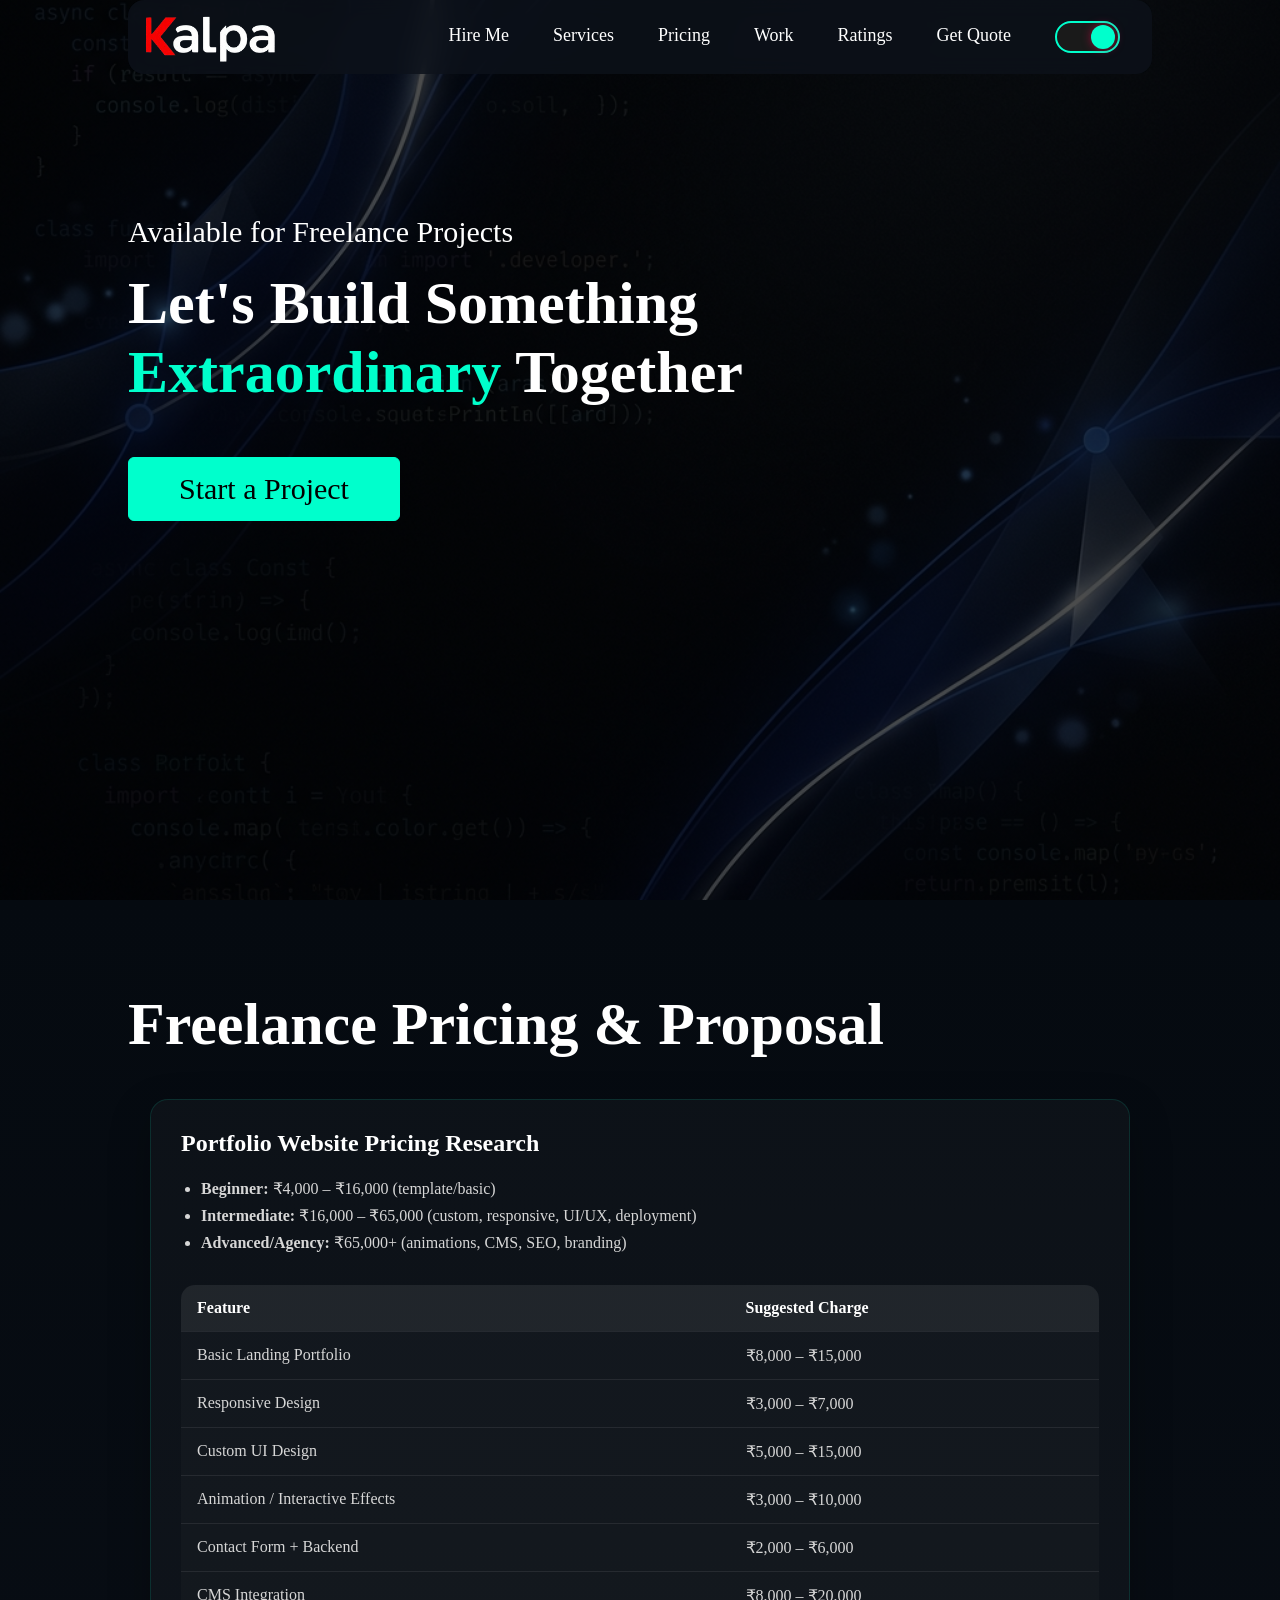
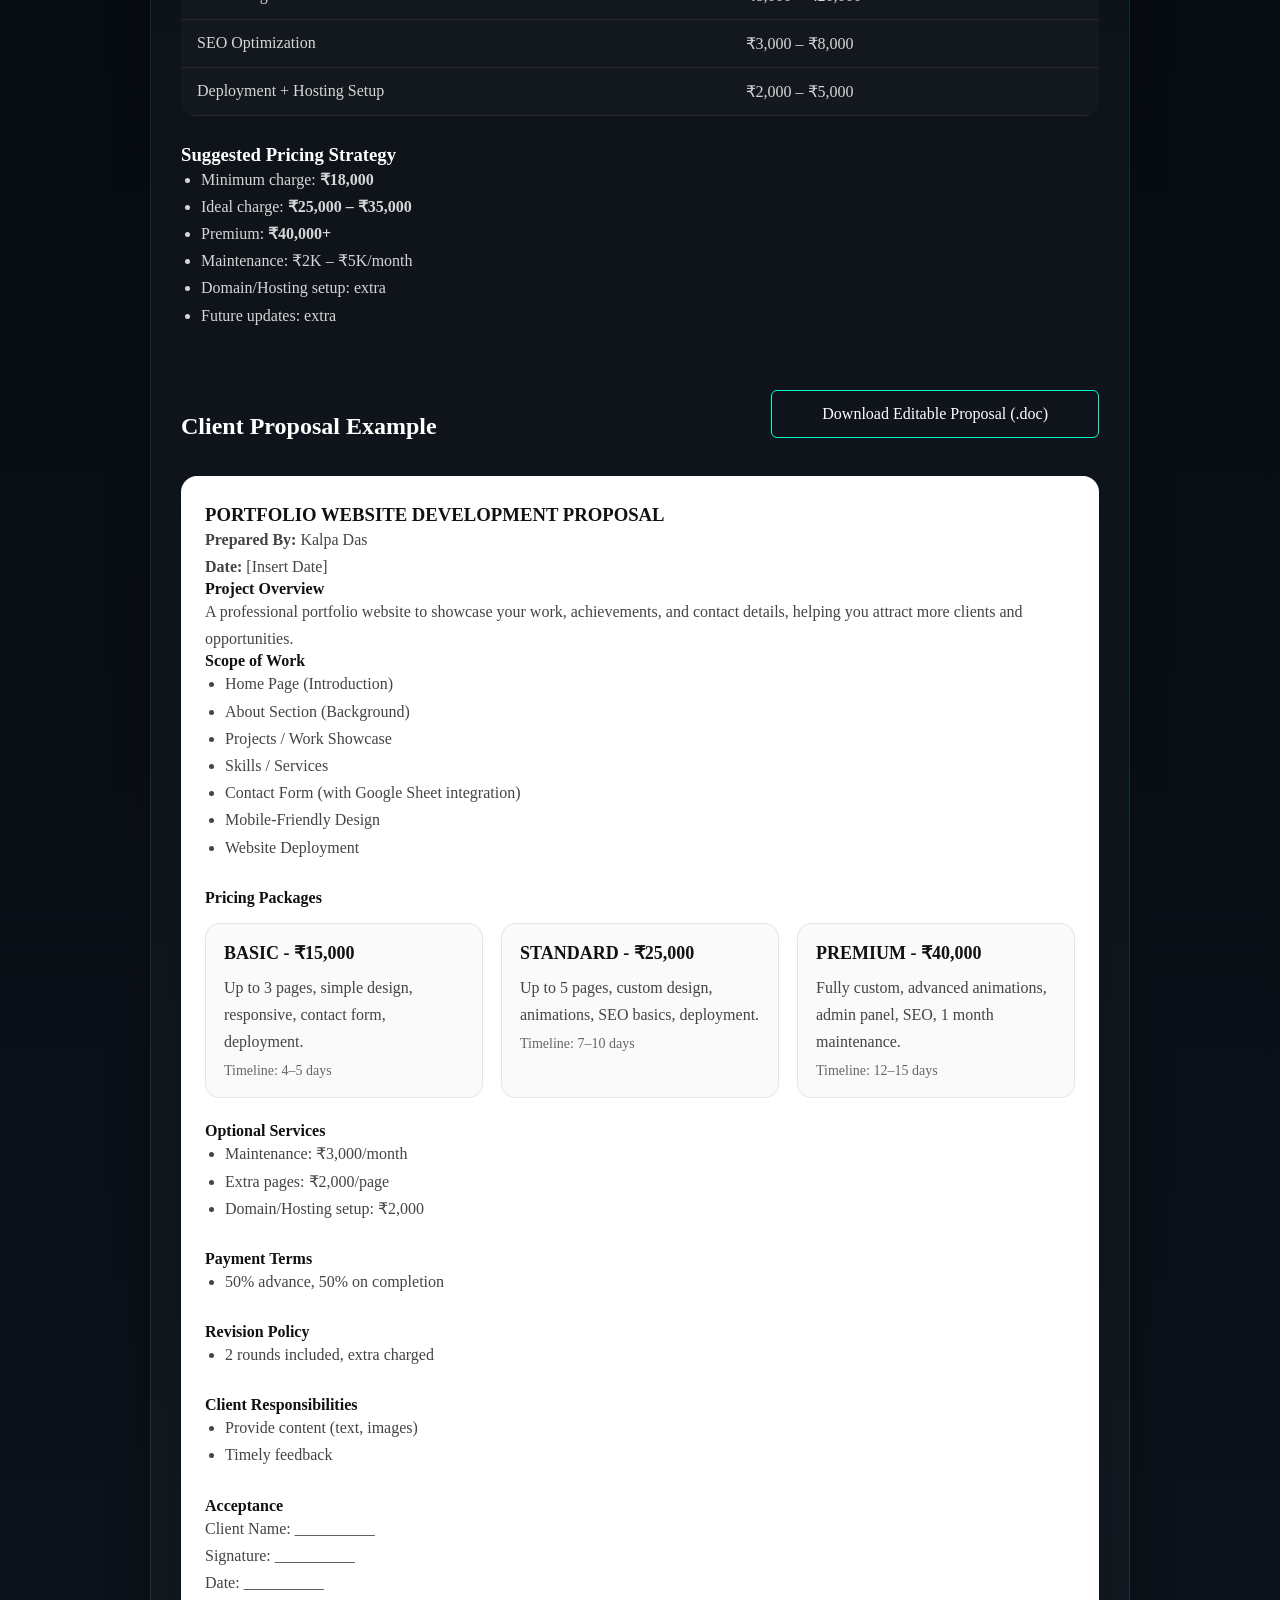
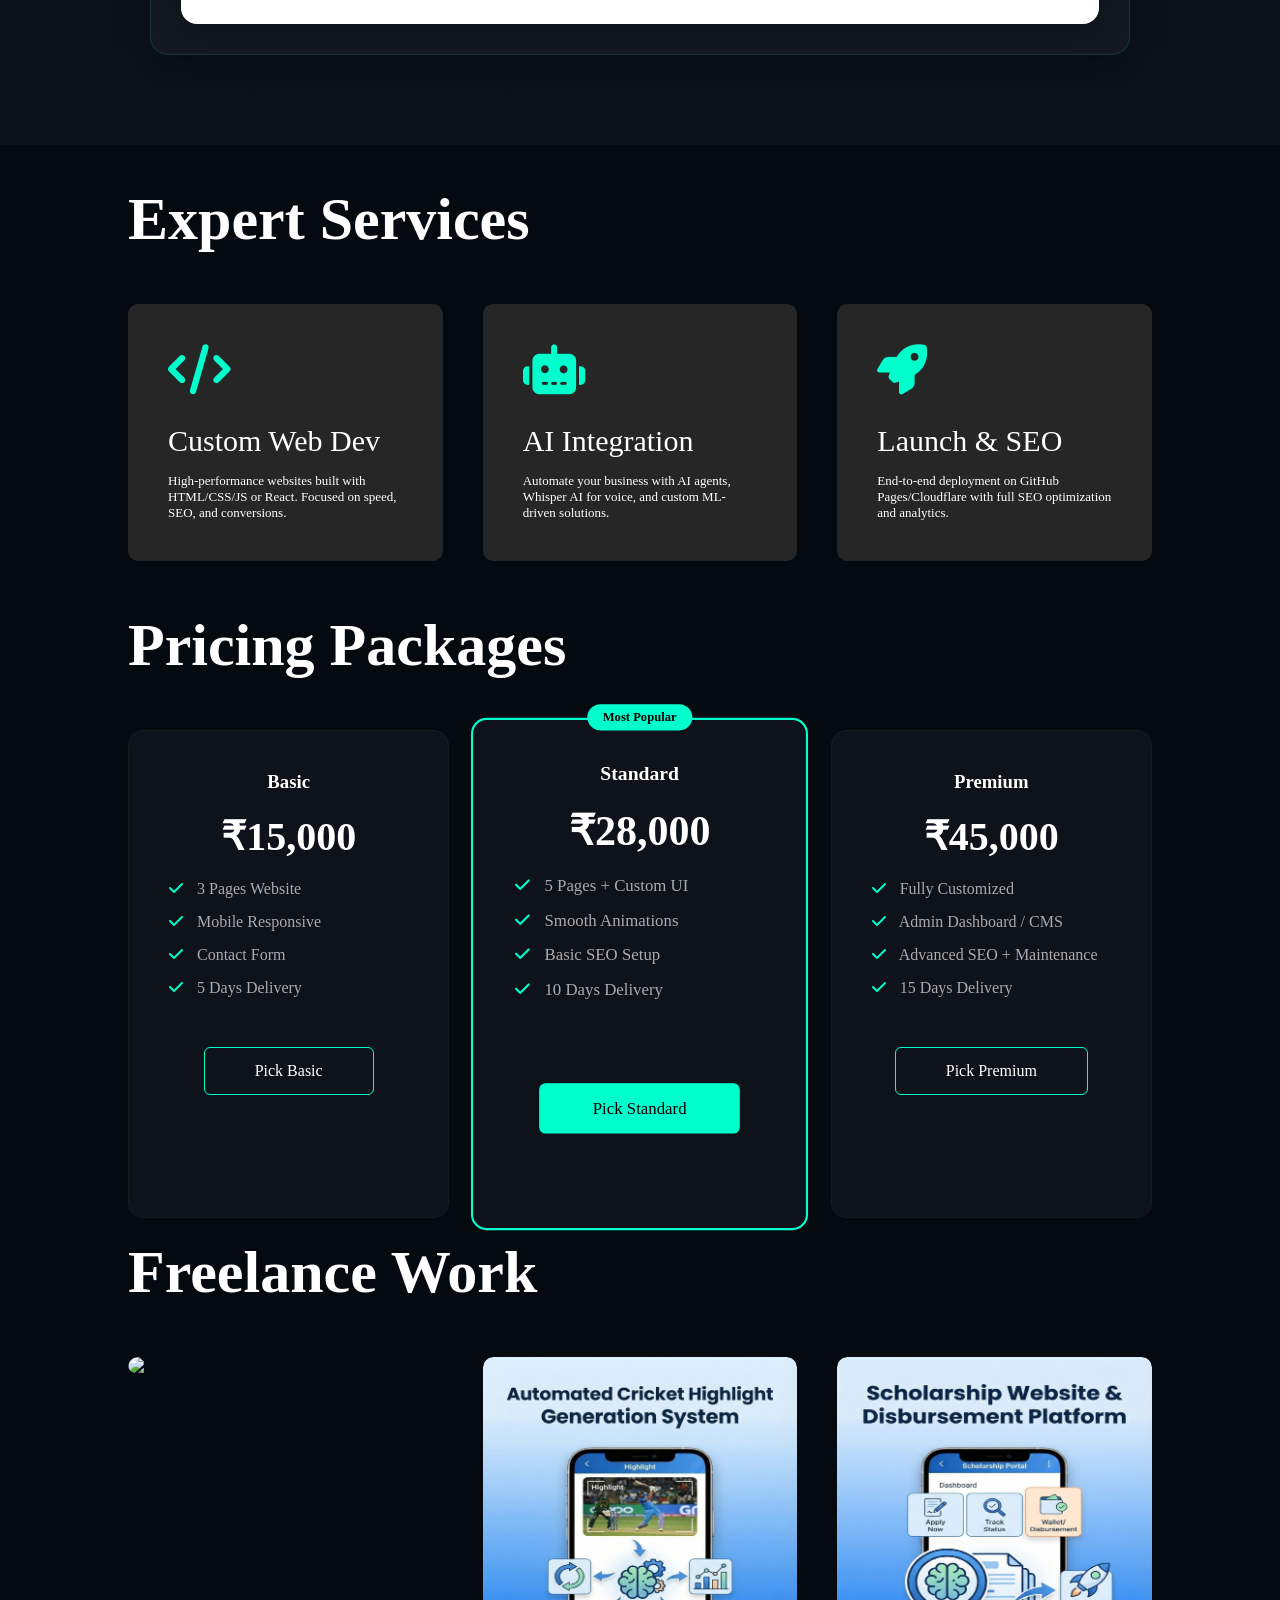
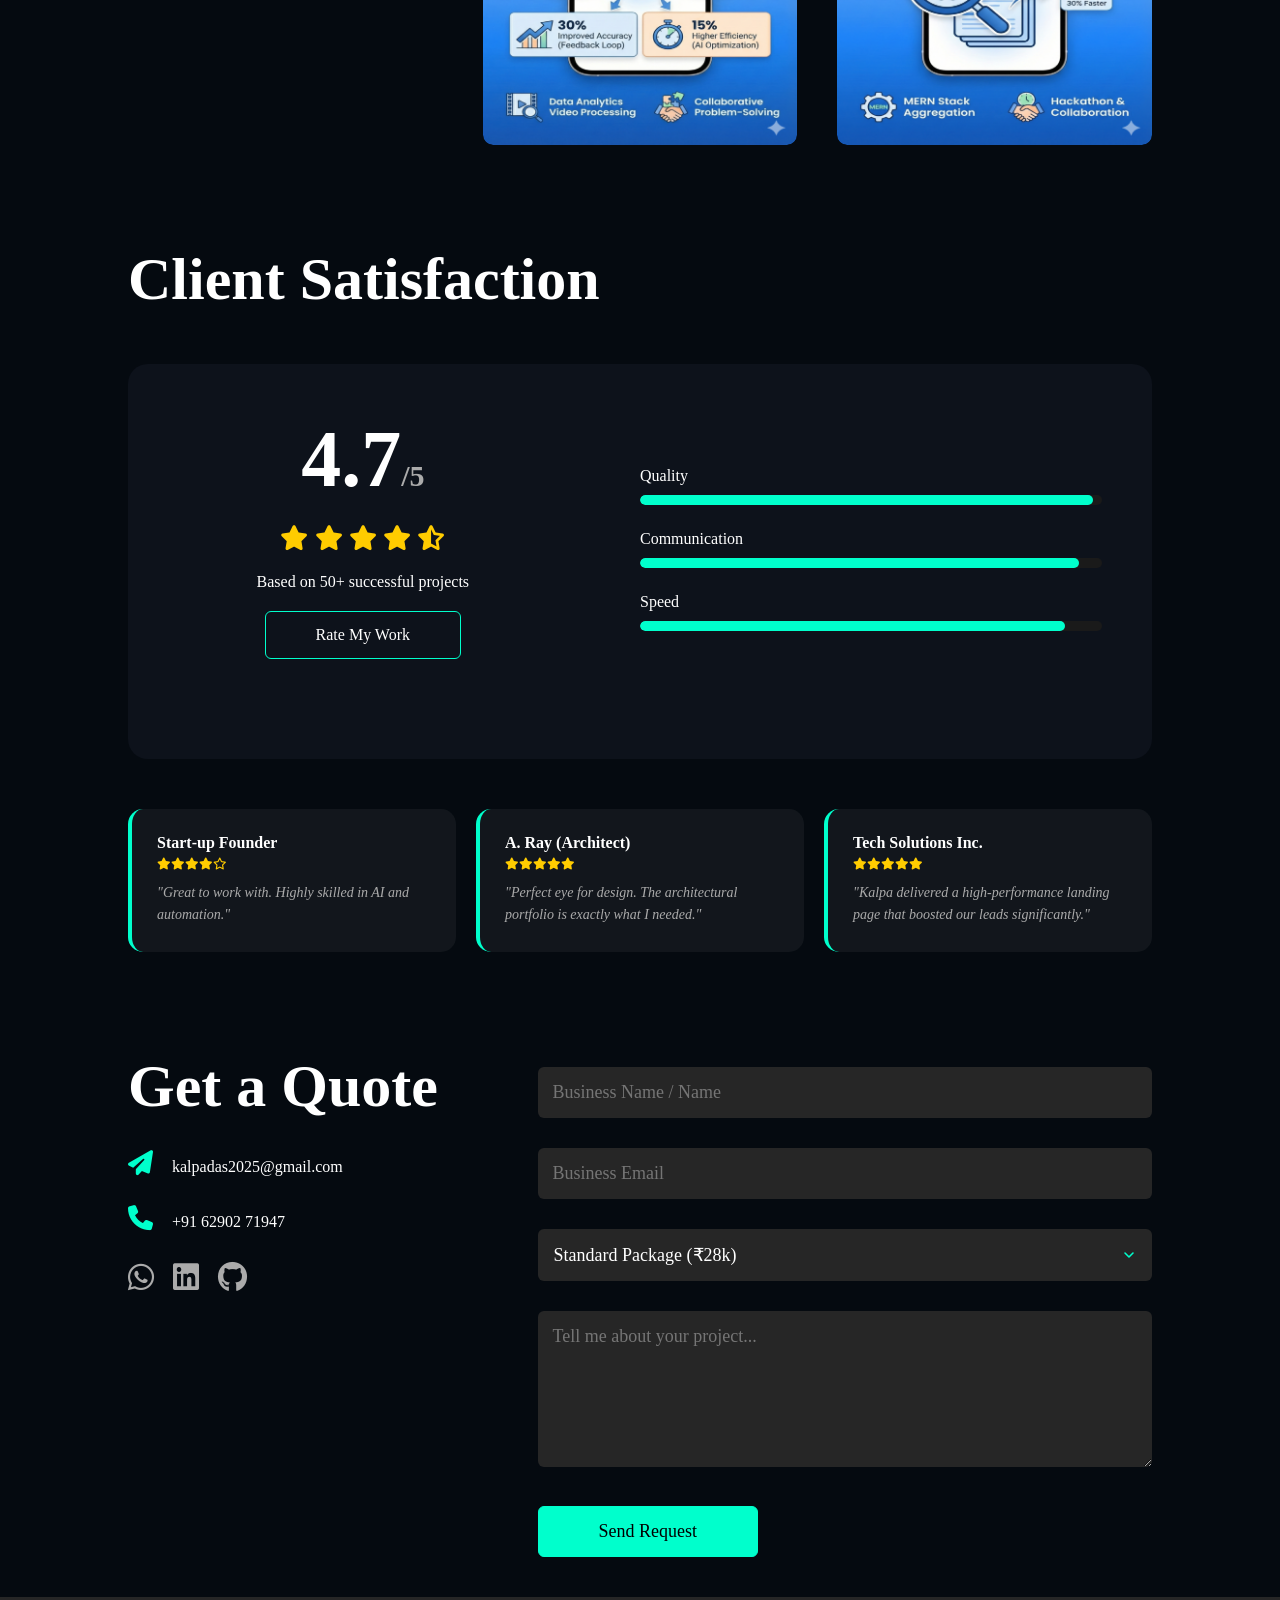
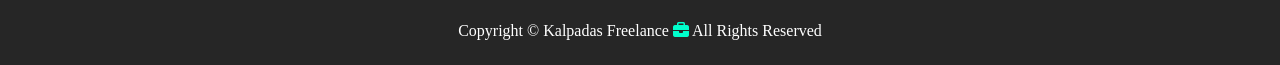
==== freelance.html @ 0749ccb8 "Updated portfolio + added freelance section" ====
<!DOCTYPE html>
<html lang="en">

<head>
    <meta charset="UTF-8">
    <meta name="viewport" content="width=device-width, initial-scale=1.0">
    <title>Freelance Services | Kalpa Das</title>
    <link rel="stylesheet" href="style.css">
    <link rel="stylesheet" href="freelance.css">
    <link rel="stylesheet" href="https://cdnjs.cloudflare.com/ajax/libs/font-awesome/6.7.1/css/all.min.css">
</head>

<body>

    <!-- Navigation -->
    <div id="freelance-header">
        <div class="container">
            <nav id="freelance-nav">
                <img src="images/logo-kd-r.png" class="logo" alt="Kalpa Das Logo">
                <ul id="sidemenu">
                    <li><a href="#freelance-header">Hire Me</a></li>
                    <li><a href="#services">Services</a></li>
                    <li><a href="#pricing">Pricing</a></li>
                    <li><a href="#freelance-projects">Work</a></li>
                    <li><a href="#ratings">Ratings</a></li>
                    <li><a href="#contact">Get Quote</a></li>
                    <!-- Freelance Toggle (Active) -->
                    <li class="mode-toggle-container">
                        <div class="mode-toggle active" id="personalToggle">
                            <span class="toggle-icon"><i class="fa-solid fa-user"></i></span>
                            <div class="toggle-switch"></div>
                            <span class="toggle-icon"><i class="fa-solid fa-briefcase"></i></span>
                        </div>
                    </li>
                    <i class="fa-solid fa-xmark" id="closeMenu"></i>
                </ul>
                <i class="fa-solid fa-bars" id="openMenu"></i>
            </nav>
            <div class="header-text">
                <p>Available for Freelance Projects</p>
                <h1>Let's Build Something <br><span>Extraordinary</span> Together</h1>
                <a href="#contact" class="btn btn2">Start a Project</a>
            </div>
        </div>
    </div>

    <!-- Freelance Pricing & Proposal Section -->
    <section id="freelance-report">
        <div class="container">
            <h1 class="sub-title">Freelance Pricing & Proposal</h1>
            <div class="pricing-report">
                <h2>Portfolio Website Pricing Research</h2>
                <ul class="pricing-summary-list">
                    <li><b>Beginner:</b> ₹4,000 – ₹16,000 (template/basic)</li>
                    <li><b>Intermediate:</b> ₹16,000 – ₹65,000 (custom, responsive, UI/UX, deployment)</li>
                    <li><b>Advanced/Agency:</b> ₹65,000+ (animations, CMS, SEO, branding)</li>
                </ul>

                <div class="pricing-table-wrap">
                    <table class="pricing-table">
                        <thead>
                            <tr>
                                <th>Feature</th>
                                <th>Suggested Charge</th>
                            </tr>
                        </thead>
                        <tbody>
                            <tr><td>Basic Landing Portfolio</td><td>₹8,000 – ₹15,000</td></tr>
                            <tr><td>Responsive Design</td><td>₹3,000 – ₹7,000</td></tr>
                            <tr><td>Custom UI Design</td><td>₹5,000 – ₹15,000</td></tr>
                            <tr><td>Animation / Interactive Effects</td><td>₹3,000 – ₹10,000</td></tr>
                            <tr><td>Contact Form + Backend</td><td>₹2,000 – ₹6,000</td></tr>
                            <tr><td>CMS Integration</td><td>₹8,000 – ₹20,000</td></tr>
                            <tr><td>SEO Optimization</td><td>₹3,000 – ₹8,000</td></tr>
                            <tr><td>Deployment + Hosting Setup</td><td>₹2,000 – ₹5,000</td></tr>
                        </tbody>
                    </table>
                </div>

                <h3>Suggested Pricing Strategy</h3>
                <ul class="pricing-highlights">
                    <li>Minimum charge: <b>₹18,000</b></li>
                    <li>Ideal charge: <b>₹25,000 – ₹35,000</b></li>
                    <li>Premium: <b>₹40,000+</b></li>
                    <li>Maintenance: ₹2K – ₹5K/month</li>
                    <li>Domain/Hosting setup: extra</li>
                    <li>Future updates: extra</li>
                </ul>

                <div class="proposal-header">
                    <h2 class="proposal-heading">Client Proposal Example</h2>
                    <a href="client-proposal-template.doc" class="btn proposal-download-btn" download>Download Editable Proposal (.doc)</a>
                </div>
                <div class="proposal-card">
                    <h3>PORTFOLIO WEBSITE DEVELOPMENT PROPOSAL</h3>
                    <p><b>Prepared By:</b> Kalpa Das<br><b>Date:</b> [Insert Date]</p>

                    <h4>Project Overview</h4>
                    <p>A professional portfolio website to showcase your work, achievements, and contact details, helping you attract more clients and opportunities.</p>

                    <h4>Scope of Work</h4>
                    <ul>
                        <li>Home Page (Introduction)</li>
                        <li>About Section (Background)</li>
                        <li>Projects / Work Showcase</li>
                        <li>Skills / Services</li>
                        <li>Contact Form (with Google Sheet integration)</li>
                        <li>Mobile-Friendly Design</li>
                        <li>Website Deployment</li>
                    </ul>

                    <h4>Pricing Packages</h4>
                    <div class="package-list">
                        <div class="package-card">
                            <h5>BASIC - ₹15,000</h5>
                            <p>Up to 3 pages, simple design, responsive, contact form, deployment.</p>
                            <span>Timeline: 4–5 days</span>
                        </div>
                        <div class="package-card">
                            <h5>STANDARD - ₹25,000</h5>
                            <p>Up to 5 pages, custom design, animations, SEO basics, deployment.</p>
                            <span>Timeline: 7–10 days</span>
                        </div>
                        <div class="package-card">
                            <h5>PREMIUM - ₹40,000</h5>
                            <p>Fully custom, advanced animations, admin panel, SEO, 1 month maintenance.</p>
                            <span>Timeline: 12–15 days</span>
                        </div>
                    </div>

                    <h4>Optional Services</h4>
                    <ul>
                        <li>Maintenance: ₹3,000/month</li>
                        <li>Extra pages: ₹2,000/page</li>
                        <li>Domain/Hosting setup: ₹2,000</li>
                    </ul>

                    <h4>Payment Terms</h4>
                    <ul>
                        <li>50% advance, 50% on completion</li>
                    </ul>

                    <h4>Revision Policy</h4>
                    <ul>
                        <li>2 rounds included, extra charged</li>
                    </ul>

                    <h4>Client Responsibilities</h4>
                    <ul>
                        <li>Provide content (text, images)</li>
                        <li>Timely feedback</li>
                    </ul>

                    <h4>Acceptance</h4>
                    <p>Client Name: __________<br>Signature: __________<br>Date: __________</p>
                </div>
            </div>
        </div>
    </section>

    <!-- Services Section -->
    <div id="services">
        <div class="container">
            <h1 class="sub-title">Expert Services</h1>
            <div class="services-list">
                <div>
                    <i class="fa-solid fa-code"></i>
                    <h2>Custom Web Dev</h2>
                    <p>High-performance websites built with HTML/CSS/JS or React. Focused on speed, SEO, and conversions.</p>
                </div>
                <div>
                    <i class="fa-solid fa-robot"></i>
                    <h2>AI Integration</h2>
                    <p>Automate your business with AI agents, Whisper AI for voice, and custom ML-driven solutions.</p>
                </div>
                <div>
                    <i class="fa-solid fa-rocket"></i>
                    <h2>Launch & SEO</h2>
                    <p>End-to-end deployment on GitHub Pages/Cloudflare with full SEO optimization and analytics.</p>
                </div>
            </div>
        </div>
    </div>

    <!-- Pricing Section -->
    <div id="pricing">
        <div class="container">
            <h1 class="sub-title">Pricing Packages</h1>
            <div class="pricing-grid">
                <div class="pricing-card">
                    <h3>Basic</h3>
                    <div class="price">₹15,000</div>
                    <ul>
                        <li><i class="fa-solid fa-check"></i> 3 Pages Website</li>
                        <li><i class="fa-solid fa-check"></i> Mobile Responsive</li>
                        <li><i class="fa-solid fa-check"></i> Contact Form</li>
                        <li><i class="fa-solid fa-check"></i> 5 Days Delivery</li>
                    </ul>
                    <a href="#contact" class="btn">Pick Basic</a>
                </div>
                <div class="pricing-card featured">
                    <div class="badge">Most Popular</div>
                    <h3>Standard</h3>
                    <div class="price">₹28,000</div>
                    <ul>
                        <li><i class="fa-solid fa-check"></i> 5 Pages + Custom UI</li>
                        <li><i class="fa-solid fa-check"></i> Smooth Animations</li>
                        <li><i class="fa-solid fa-check"></i> Basic SEO Setup</li>
                        <li><i class="fa-solid fa-check"></i> 10 Days Delivery</li>
                    </ul>
                    <a href="#contact" class="btn btn2">Pick Standard</a>
                </div>
                <div class="pricing-card">
                    <h3>Premium</h3>
                    <div class="price">₹45,000</div>
                    <ul>
                        <li><i class="fa-solid fa-check"></i> Fully Customized</li>
                        <li><i class="fa-solid fa-check"></i> Admin Dashboard / CMS</li>
                        <li><i class="fa-solid fa-check"></i> Advanced SEO + Maintenance</li>
                        <li><i class="fa-solid fa-check"></i> 15 Days Delivery</li>
                    </ul>
                    <a href="#contact" class="btn">Pick Premium</a>
                </div>
            </div>
        </div>
    </div>

    <!-- Freelance Projects -->
    <div id="freelance-projects">
        <div class="container">
            <h1 class="sub-title">Freelance Work</h1>
            <div class="work-list">
                <div class="work">
                    <img src="images/freelance1.png">
                    <div class="layer">
                        <h3>Landing Page Pro</h3>
                        <p>High-converting lead generation pages for businesses with automated Google Sheets integration.</p>
                        <a href="https://design-delta.netlify.app/" target="_blank" rel="noopener noreferrer" aria-label="Open Landing Page Pro project">
                            <i class="fa-solid fa-link"></i>
                        </a>
                    </div>
                </div>
                <div class="work">
                    <img src="images/work-1.png">
                    <div class="layer">
                        <h3>Architectural Portfolio</h3>
                        <p>Modern, minimalist showcase for designers and architects with premium visual grids.</p>
                        <i class="fa-solid fa-link"></i>
                    </div>
                </div>
                <div class="work">
                    <img src="images/work-2.png">
                    <div class="layer">
                        <h3>Automated Systems</h3>
                        <p>Custom scripts to automate business workflows using Python and App Script.</p>
                        <i class="fa-solid fa-link"></i>
                    </div>
                </div>
            </div>
        </div>
    </div>

    <!-- Ratings Section -->
    <div id="ratings">
        <div class="container">
            <h1 class="sub-title">Client Satisfaction</h1>
            <div class="rating-container">
                <div class="rating-overall">
                    <h2>4.9<span>/5</span></h2>
                    <div class="stars">
                        <i class="fa-solid fa-star"></i>
                        <i class="fa-solid fa-star"></i>
                        <i class="fa-solid fa-star"></i>
                        <i class="fa-solid fa-star"></i>
                        <i class="fa-solid fa-star-half-stroke"></i>
                    </div>
                    <p>Based on 50+ successful projects</p>
                    <a href="rate.html" class="btn" style="margin-top: 20px;">Rate My Work</a>
                </div>
                <div class="rating-stats">
                    <div class="stat-item">
                        <span>Quality</span>
                        <div class="bar-bg"><div class="bar-fill" id="bar-quality" style="width: 0%"></div></div>
                    </div>
                    <div class="stat-item">
                        <span>Communication</span>
                        <div class="bar-bg"><div class="bar-fill" id="bar-comm" style="width: 0%"></div></div>
                    </div>
                    <div class="stat-item">
                        <span>Speed</span>
                        <div class="bar-bg"><div class="bar-fill" id="bar-speed" style="width: 0%"></div></div>
                    </div>
                </div>
            </div>
            
            <!-- Reviews List -->
            <div id="reviews-list" class="reviews-list">
                <!-- Dynamic reviews will be injected here -->
                <p style="text-align: center; color: #ababab;">Loading latest client reviews...</p>
            </div>
        </div>
    </div>

    <!-- Contact Section -->
    <div id="contact">
        <div class="container">
            <div class="row">
                <div class="contact-left">
                    <h1 class="sub-title">Get a Quote</h1>
                    <p><i class="fa-solid fa-paper-plane"></i> kalpadas2025@gmail.com</p>
                    <p><i class="fa-solid fa-phone"></i> +91 62902 71947</p>
                    <div class="social-icons">
                        <a href="https://wa.me/qr/7HJL72VD2UVQM1" target="_blank"><i class="fa-brands fa-whatsapp"></i></a>
                        <a href="https://www.linkedin.com/in/kalpadas/" target="_blank"><i class="fa-brands fa-linkedin"></i></a>
                        <a href="https://github.com/kalpadas599" target="_blank"><i class="fa-brands fa-github"></i></a>
                    </div>
                </div>
                <div class="contact-right">
                    <form name="freelance-quote">
                        <input type="hidden" name="Type" value="Contact">
                        <input type="text" name="Name" placeholder="Business Name / Name" required>
                        <input type="email" name="Email" placeholder="Business Email" required>
                        <select name="Package" class="form-select">
                            <option value="Basic">Basic Package (₹15k)</option>
                            <option value="Standard" selected>Standard Package (₹28k)</option>
                            <option value="Premium">Premium Package (₹45k)</option>
                            <option value="Custom">Custom Requirements</option>
                        </select>
                        <textarea name="Message" rows="6" placeholder="Tell me about your project..."></textarea>
                        <button type="submit" class="btn btn2">Send Request</button>
                    </form>
                    <span id="msg"></span>
                </div>
            </div>
        </div>
        <div class="copyright">
            <p>Copyright © Kalpadas Freelance <i class="fa-solid fa-briefcase"></i> All Rights Reserved</p>
        </div>
    </div>

    <script src="freelance.js"></script>

</body>

</html>
---- style.css ----
* {
    margin: 0;
    padding: 0;
    box-sizing: border-box;
    font-family: 'Poppins', 'sans-serif';
}

html {
    scroll-behavior: smooth;
}

body {
    background: #0a0b0e;
    color: #fff;
}

#header {
    width: 100%;
    height: 100vh;
    background-image: url(images/BG_IMG_Laptop.png);
    background-size: cover;
    background-position: center;
}

.container {
    padding: 10px 10%;
}

nav {
    position: fixed;
    top: 0;
    z-index: 1000;
    width: 80%;

    display: flex;
    align-items: center;
    justify-content: space-between;
    flex-wrap: wrap;

    background: rgba(0, 0, 0, 0.8);  /* slightly transparent */
    backdrop-filter: blur(10px);     /* modern glass effect */
    padding: 6px 12px;
    border-radius: 16px; 

}

.logo {
    width: 140px;
}

nav ul li {
    display: inline-block;
    list-style: none;
    margin: 10px 20px;
}

/* Mode Toggle Styling */
.mode-toggle-container {
    display: inline-flex;
    align-items: center;
    vertical-align: middle;
}

.mode-toggle {
    width: 65px;
    height: 32px;
    background: #1a1a1a;
    border-radius: 20px;
    position: relative;
    cursor: pointer;
    display: flex;
    align-items: center;
    justify-content: space-between;
    padding: 0 8px;
    transition: all 0.3s ease;
    border: 2px solid #ff004f;
}

.toggle-icon {
    font-size: 14px;
    color: #fff;
    z-index: 1;
}

.toggle-switch {
    width: 24px;
    height: 24px;
    background: #ff004f;
    border-radius: 50%;
    position: absolute;
    left: 3px;
    transition: all 0.3s cubic-bezier(0.68, -0.55, 0.265, 1.55);
    box-shadow: 0 0 10px rgba(255, 0, 79, 0.5);
}

.mode-toggle:hover {
    box-shadow: 0 0 15px rgba(255, 0, 79, 0.3);
}

/* States */
.mode-toggle.active .toggle-switch {
    transform: translateX(31px);
    background: #fff;
}

nav ul li a {
    color: #fff;
    text-decoration: none;
    font-size: 18px;
    position: relative;
}

nav ul li a::after {
    content: '';
    width: 0;
    height: 3px;
    background: #ff004f;
    position: absolute;
    left: 0;
    bottom: -6px;
    transition: 0.5s;
}

nav ul li a:hover::after {
    width: 100%;
}

.header-text {
    margin-top: 20%;
    font-size: 30px;
    animation: slideIn 2s;
}

.header-text h1 {
    font-size: 60px;
    margin-top: 20px;

}

@keyframes slideIn {
    from {
        transform: translateX(20%);
    }

    to {
        transform: translateX(0);
    }
}

.header-text h1 span {
    color: #ff004f;
}

/* ---------about section start--------*/
#about {
    padding: 80px 0;
    color: #ababab;
}

.row {
    display: flex;
    justify-content: space-between;
    flex-wrap: wrap;
}

.about-col-1 {
    flex-basis: 35%;
}

.about-col-1 img {
    width: 100%;
    border-radius: 15px;
}

.about-col-2 {
    flex-basis: 60%;
}

.sub-title {
    font-size: 60px;
    font-weight: 600;
    color: #fff;
}

.tab-titles {
    display: flex;
    margin: 20px 0 40px;
}

.tab-links {
    margin-right: 50px;
    font-size: 18px;
    font-weight: 500;
    cursor: pointer;
    position: relative;
}

.tab-links::after {
    content: '';
    width: 0;
    height: 3px;
    background: #ff004f;
    position: absolute;
    left: 0;
    bottom: -8px;
    transition: 0.5s;
}

.tab-links.active-link::after {
    width: 50%;
}

.tab-contents ul li {
    list-style: none;
    margin: 10px 0;
}

.tab-contents ul li span {
    color: #b54769;
    font-size: 14px;
}

.tab-contents {
    display: none;
}

.tab-contents.active-tab {
    display: block;
}


/* ------------------tech stack section starts----------*/
#tech-stack {
    padding: 80px 0;
    color: #ababab;
}

.tech-intro {
    text-align: center;
    font-size: 18px;
    margin-top: 10px;
    margin-bottom: 40px;
    color: #ababab;
}

.tech-category {
    margin-bottom: 50px;
}

.category-title {
    font-size: 28px;
    font-weight: 600;
    color: #fff;
    margin-bottom: 25px;
    padding-bottom: 10px;
    border-bottom: 2px solid #ff004f;
    display: inline-block;
}

.tech-grid {
    display: grid;
    grid-template-columns: repeat(auto-fit, minmax(120px, 1fr));
    grid-gap: 30px;
    margin-top: 20px;
}

.tech-item {
    background: #262626;
    padding: 30px 20px;
    border-radius: 10px;
    text-align: center;
    transition: all 0.3s ease;
    cursor: pointer;
    border: 2px solid transparent;
}

.tech-item:hover {
    background: #1a1a1a;
    transform: translateY(-10px);
    border-color: #ff004f;
    box-shadow: 0 10px 30px rgba(255, 0, 79, 0.3);
}

.tech-item i {
    font-size: 50px;
    color: #ff004f;
    margin-bottom: 15px;
    transition: transform 0.3s ease;
}

.tech-item:hover i {
    transform: scale(1.2);
}

.tech-item p {
    font-size: 16px;
    font-weight: 500;
    color: #fff;
    margin: 0;
}

/* Responsive adjustments for tech stack */
@media (max-width: 768px) {
    .tech-grid {
        grid-template-columns: repeat(auto-fit, minmax(100px, 1fr));
        grid-gap: 20px;
    }

    .tech-item {
        padding: 20px 15px;
    }

    .tech-item i {
        font-size: 40px;
    }

    .tech-item p {
        font-size: 14px;
    }

    .category-title {
        font-size: 24px;
    }
}

@media (max-width: 600px) {
    .tech-grid {
        grid-template-columns: repeat(3, 1fr);
        grid-gap: 15px;
    }

    .tech-item {
        padding: 15px 10px;
    }

    .tech-item i {
        font-size: 35px;
    }

    .tech-item p {
        font-size: 12px;
    }
}

/* ------------------tech stack section ends----------*/

/* ------------------services section starts----------*/
#services {
    padding: 30px 0;
}

.services-list {
    display: grid;
    grid-template-columns: repeat(auto-fit, minmax(250px, 1fr));
    grid-gap: 40px;
    margin-top: 50px;
}

.services-list div {
    background: #262626;
    padding: 40px;
    font-size: 13px;
    font-weight: 300;
    border-radius: 10px;
    transition: background 0.5s, transform 0.5s;
}

.services-list div i {
    font-size: 50px;
    margin-bottom: 30px;
}

.services-list div h2 {
    font-size: 30px;
    font-weight: 500;
    margin-bottom: 15px;
}

.services-list div a {
    text-decoration: none;
    color: #fff;
    font-size: 12px;
    margin-top: 20px;
    display: inline-block;
}

.services-list div:hover {
    background: #ff004f;
    transform: translateY(-10px);
}

/* ------------------services section ends----------*/

/* ------------------portfolio section starts---------- */
#portfolio {
    padding: 50px 0;
}

.work-list {
    display: grid;
    grid-template-columns: repeat(3, 1fr);
    grid-gap: 40px;
    margin-top: 50px;
}

@media (max-width: 1024px) {
    .work-list {
        grid-template-columns: repeat(3, 1fr);
    }
}

@media (max-width: 768px) {
    .work-list {
        grid-template-columns: repeat(2, 1fr);
    }
}

@media (max-width: 600px) {
    .work-list {
        grid-template-columns: 1fr;
    }
}

.work {
    border-radius: 10px;
    position: relative;
    overflow: hidden;
}

.work img {
    width: 100%;
    border-radius: 10px;
    display: block;
    transition: transform 0.5s;
}

.layer {
    width: 100%;
    height: 0;
    background: linear-gradient(rgba(0, 0, 0, 0.6), #ff004f);
    border-radius: 10px;
    position: absolute;
    left: 0;
    bottom: 0;
    overflow: hidden;
    display: flex;
    align-items: center;
    justify-content: center;
    flex-direction: column;
    padding: 0 40px;
    text-align: center;
    font-size: 14px;
    transition: height 0.5s;
}

.layer h3 {
    font-weight: 500;
    margin-bottom: 20px;
}

.layer a {
    margin-top: 20px;
    color: #ff004f;
    text-decoration: none;
    font-size: 18px;
    line-height: 60px;
    background: #fff;
    width: 60px;
    height: 60px;
    border-radius: 50%;
    text-align: center;
}

.work:hover img {
    transform: scale(1.1);
}

.work:hover .layer {
    height: 100%;
}

.btn {
    display: block;
    margin: 50px auto;
    width: fit-content;
    border: 1px solid #ff004f;
    padding: 14px 50px;
    border-radius: 6px;
    text-decoration: none;
    color: #fff;
    transition: background 0.5s;
    /*background: #0a0b0e;*/
}

.btn:hover {
    background: #ff004f;
}


/* ------------------portfolio section ends---------- */

/* contact section starts */
.contact-left {
    flex-basis: 35%;
}

.contact-right {
    flex-basis: 60%;
}

.contact-left p {
    margin-top: 30px;
}

.contact-left p i {
    color: #ff004f;
    margin-right: 15px;
    font-size: 25px;
}

.social-icons {
    margin-top: 30px;
}

.social-icons a {
    text-decoration: none;
    font-size: 30px;
    margin-right: 15px;
    color: #ababab;
    display: inline-block;
    transition: transform 0.5s;
}

.social-icons a:hover {
    color: #ff004f;
    transform: translateY(-5px);
}

.btn.btn2 {
    display: inline-block;
    background: #ff004f;
}

.contact-right form {
    width: 100%;
}

form input,
form textarea {
    width: 100%;
    border: 0;
    outline: none;
    background: #262626;
    padding: 15px;
    margin: 15px 0;
    color: #fff;
    font-size: 18px;
    border-radius: 6px;
}

form .btn2 {
    padding: 14px 60px;
    font-size: 18px;
    margin-top: 20px;
    cursor: pointer;
}

.copyright {
    width: 100%;
    text-align: center;
    padding: 25px;
    background: #262626;
    font-weight: 300;
    margin-top: 20px;
}

.copyright i {
    color: #ff004f;
}

/* contact section ends */

/* css for small screens */

nav .fa-solid {
    display: none;
}

@media (max-width: 768px) {
    .header-text h1 {
        font-size: 2rem;
    }

    .header-text p {
        font-size: 1rem;
    }
}

@media only screen and (max-width: 600px) {
    #header {
        background-image: url(images/BG_Mobile_KD.png);
    }

    .header-text {
        margin-top: 100%;
        font-size: 16px;
    }

    .header-text h1 {
        font-size: 30px;
    }

    nav .fa-solid {
        display: block;
        font-size: 25px;
    }

    nav ul {
        background: #ff004f;
        position: fixed;
        top: 0;
        right: -200px;
        width: 200px;
        height: 100vh;
        padding-top: 50px;
        z-index: 2;
        transition: right 0.5s;
    }

    nav ul li {
        display: block;
        margin: 25px;
    }

    nav ul .fa-solid {
        position: absolute;
        top: 25px;
        left: 25px;
        cursor: pointer;
    }

    .sub-title {
        font-size: 40px;
    }

    .about-col-1,
    .about-col-2 {
        flex-basis: 100%;
    }

    .about-col-1 {
        margin-bottom: 30px;
    }

    .about-col-2 {
        font-size: 14px;
    }

    .tab-links {
        font-size: 16px;
        margin-right: 20px;
    }

    .contact-left,
    .contact-right {
        flex-basis: 100%;
    }

    .copyright {
        font-size: 14px;
    }
}


#msg {
    color: #ff004f;
    margin-top: -40px;
    display: block;
}
---- freelance.css ----
/* Custom Freelance Styles */

:root {
    --primary-color: #00ffcc; /* Emerald / Cyan accent */
    --bg-color: #050a10;
    --card-bg: #0d121b;
}

body {
    background: var(--bg-color);
}

#freelance-header {
    width: 100%;
    height: 100vh;
    background-image: linear-gradient(rgba(0,0,0,0.7), rgba(0,0,0,0.7)), url('images/freelance_hero_bg.png');
    background-size: cover;
    background-position: center;
}

#freelance-header .header-text h1 span {
    color: var(--primary-color);
}

/* Freelance Pricing Report */
#freelance-report {
    padding: 80px 0;
    background: linear-gradient(180deg, rgba(5, 10, 16, 0.96), rgba(13, 18, 27, 0.96));
}

.pricing-report {
    max-width: 980px;
    margin: 40px auto 0;
    padding: 30px;
    border: 1px solid rgba(0, 255, 204, 0.12);
    border-radius: 18px;
    background: rgba(255, 255, 255, 0.03);
    box-shadow: 0 15px 40px rgba(0, 0, 0, 0.25);
}

.pricing-report h2,
.pricing-report h3,
.pricing-report h4,
.proposal-card h3,
.proposal-card h4,
.proposal-card h5 {
    color: #fff;
}

.pricing-report h2,
.proposal-heading {
    margin-bottom: 18px;
}

.pricing-summary-list,
.pricing-highlights,
.proposal-card ul {
    margin: 0 0 28px;
    padding-left: 20px;
}

.pricing-summary-list li,
.pricing-highlights li,
.proposal-card li,
.proposal-card p,
.pricing-report p {
    color: #d6d6d6;
    line-height: 1.7;
}

.pricing-table-wrap {
    overflow-x: auto;
    margin: 24px 0 28px;
}

.pricing-table {
    width: 100%;
    border-collapse: collapse;
    min-width: 640px;
    background: rgba(255, 255, 255, 0.02);
    border-radius: 14px;
    overflow: hidden;
}

.pricing-table th,
.pricing-table td {
    padding: 14px 16px;
    border-bottom: 1px solid rgba(255, 255, 255, 0.08);
    text-align: left;
}

.pricing-table th {
    background: rgba(255, 255, 255, 0.06);
    color: #fff;
    font-weight: 600;
}

.pricing-table td {
    color: #d6d6d6;
}

.proposal-heading {
    margin-top: 42px;
    margin-bottom: 0;
}

.proposal-header {
    margin-top: 42px;
    margin-bottom: 18px;
    display: flex;
    align-items: center;
    justify-content: space-between;
    gap: 16px;
}

.proposal-download-btn {
    white-space: nowrap;
    margin: 0;
}

.proposal-card {
    background: #fff;
    color: #222;
    padding: 28px 24px;
    border-radius: 16px;
    box-shadow: 0 12px 30px rgba(0, 0, 0, 0.18);
}

.proposal-card h3,
.proposal-card h4,
.proposal-card h5 {
    color: #111;
}

.proposal-card p,
.proposal-card li {
    color: #444;
}

.package-list {
    display: grid;
    grid-template-columns: repeat(auto-fit, minmax(220px, 1fr));
    gap: 18px;
    margin: 16px 0 24px;
}

.package-card {
    border: 1px solid #e5e5e5;
    border-radius: 14px;
    padding: 18px;
    background: #fafafa;
}

.package-card h5 {
    margin-bottom: 10px;
    font-size: 18px;
}

.package-card p {
    margin-bottom: 8px;
}

.package-card span {
    display: block;
    font-size: 14px;
    color: #666;
}

@media screen and (max-width: 768px) {
    .pricing-report {
        padding: 22px 16px;
    }

    .proposal-header {
        flex-direction: column;
        align-items: flex-start;
        margin-top: 34px;
    }

    .proposal-card {
        padding: 22px 16px;
    }

    .pricing-table {
        min-width: 520px;
    }
}

/* Accents and Button Overrides */
.btn {
    border-color: var(--primary-color) !important;
}

.btn:hover {
    background: var(--primary-color) !important;
    color: #000 !important;
}

.btn2 {
    background: var(--primary-color) !important;
    color: #000 !important;
}

/* Services Hover */
#services .services-list div:hover {
    background: var(--primary-color) !important;
}

#services .services-list div:hover i,
#services .services-list div h2,
#services .services-list div:hover p {
    color: #fff;
}

#services .services-list div:hover h2,
#services .services-list div:hover p,
#services .services-list div:hover i {
    color: #000;
}

#services .services-list div i {
    color: var(--primary-color);
}

/* Pricing Grid */
.pricing-grid {
    display: grid;
    grid-template-columns: repeat(auto-fit, minmax(280px, 1fr));
    grid-gap: 30px;
    margin-top: 50px;
}

.pricing-card {
    background: var(--card-bg);
    padding: 40px;
    border-radius: 15px;
    text-align: center;
    transition: transform 0.3s, box-shadow 0.3s;
    border: 1px solid #1a1a1a;
    position: relative;
}

.pricing-card:hover {
    transform: translateY(-10px);
    box-shadow: 0 10px 30px rgba(0, 255, 204, 0.2);
    border-color: var(--primary-color);
}

.pricing-card.featured {
    border: 2px solid var(--primary-color);
    transform: scale(1.05);
}

.badge {
    position: absolute;
    top: -15px;
    left: 50%;
    transform: translateX(-50%);
    background: var(--primary-color);
    color: #000;
    padding: 5px 15px;
    border-radius: 20px;
    font-size: 12px;
    font-weight: 600;
}

.price {
    font-size: 40px;
    font-weight: 700;
    margin: 20px 0;
    color: #fff;
}

.pricing-card ul {
    list-style: none;
    text-align: left;
    margin-bottom: 30px;
}

.pricing-card ul li {
    margin: 15px 0;
    color: #ababab;
}

.pricing-card ul li i {
    color: var(--primary-color);
    margin-right: 10px;
}

/* Ratings */
#ratings {
    padding: 80px 0;
}

.rating-container {
    display: flex;
    justify-content: space-between;
    align-items: center;
    flex-wrap: wrap;
    background: var(--card-bg);
    padding: 50px;
    border-radius: 20px;
    margin-top: 50px;
}

.rating-overall {
    flex-basis: 40%;
    text-align: center;
}

.rating-overall h2 {
    font-size: 80px;
    font-weight: 700;
    color: #fff;
}

.rating-overall h2 span {
    font-size: 30px;
    color: #ababab;
}

.stars {
    color: #ffcc00;
    font-size: 25px;
    margin: 20px 0;
}

.rating-stats {
    flex-basis: 50%;
}

.stat-item {
    margin-bottom: 25px;
}

.stat-item span {
    display: block;
    margin-bottom: 10px;
    color: #fff;
}

.bar-bg {
    width: 100%;
    height: 10px;
    background: #1a1a1a;
    border-radius: 5px;
    overflow: hidden;
}

.bar-fill {
    height: 100%;
    background: var(--primary-color);
    border-radius: 5px;
    transition: width 1s ease-out;
}

/* Reviews List */
.reviews-list {
    margin-top: 50px;
    display: grid;
    grid-template-columns: repeat(auto-fit, minmax(300px, 1fr));
    grid-gap: 20px;
}

.review-item {
    background: rgba(255, 255, 255, 0.05);
    padding: 25px;
    border-radius: 15px;
    border-left: 4px solid var(--primary-color);
    transition: transform 0.3s;
}

.review-item:hover {
    transform: scale(1.02);
    background: rgba(255, 255, 255, 0.08);
}

.review-item .client-name {
    font-weight: 600;
    color: #fff;
    margin-bottom: 5px;
    display: block;
}

.review-item .review-stars {
    color: #ffcc00;
    font-size: 12px;
    margin-bottom: 10px;
    display: block;
}

.review-item p {
    font-style: italic;
    color: #ababab;
    font-size: 14px;
    line-height: 1.6;
}

/* Contact Select */
.form-select {
    width: 100%;
    border: 0;
    outline: none;
    background: #262626;
    padding: 15px;
    padding-right: 44px;
    margin: 15px 0;
    color: #fff;
    font-size: 18px;
    border-radius: 6px;
    border: 1px solid transparent;
    appearance: none;
    -webkit-appearance: none;
    -moz-appearance: none;
    background-image: url("data:image/svg+xml,%3Csvg xmlns='http://www.w3.org/2000/svg' viewBox='0 0 20 20' fill='none'%3E%3Cpath d='M5 7.5L10 12.5L15 7.5' stroke='%2300ffcc' stroke-width='2' stroke-linecap='round' stroke-linejoin='round'/%3E%3C/svg%3E");
    background-repeat: no-repeat;
    background-position: right 14px center;
    background-size: 16px;
}

.form-select option {
    background: #1a1f28;
    color: #fff;
}

#contact .contact-left p i {
    color: var(--primary-color);
}

#contact .social-icons a:hover {
    color: var(--primary-color);
}

.copyright i {
    color: var(--primary-color) !important;
}

/* Custom Nav and Footer for Freelance Mode */
#freelance-nav {
    background: rgba(13, 18, 27, 0.8) !important;
}

#freelance-nav .mode-toggle {
    border-color: var(--primary-color);
}

#freelance-nav .mode-toggle.active .toggle-switch {
    background: var(--primary-color);
}

/* Fix red hover color in freelance mode */
#freelance-nav ul li a::after {
    background: var(--primary-color) !important;
}

/* Work Layer Overrides */
#freelance-projects .layer {
    background: linear-gradient(rgba(0, 0, 0, 0.6), var(--primary-color));
}

#freelance-projects .layer a {
    color: var(--primary-color);
}

/* responsive */
@media (max-width: 992px) {
    .pricing-grid {
        grid-template-columns: repeat(2, minmax(0, 1fr));
    }

    .rating-container {
        padding: 36px 28px;
    }
}

@media (max-width: 768px) {
    #freelance-header {
        height: auto;
        min-height: 100vh;
        background-position: center;
    }

    #freelance-header .header-text {
        margin-top: 34%;
        font-size: 24px;
    }

    #freelance-header .header-text h1 {
        font-size: 44px;
    }

    .sub-title {
        font-size: 46px;
    }

    .pricing-grid {
        grid-template-columns: 1fr;
        gap: 22px;
    }

    .pricing-card {
        padding: 32px 24px;
    }

    .pricing-card.featured {
        transform: scale(1);
    }

    .rating-overall,
    .rating-stats,
    .contact-left,
    .contact-right {
        flex-basis: 100%;
    }

    .rating-overall {
        margin-bottom: 30px;
    }

    .rating-container {
        padding: 30px 22px;
    }

    .reviews-list {
        grid-template-columns: repeat(2, minmax(0, 1fr));
    }

    #freelance-nav ul {
        background: var(--bg-color) !important;
    }
}

@media only screen and (max-width: 600px) {
    #freelance-header {
        background-position: 62% center;
    }

    #freelance-nav {
        width: calc(100% - 20px);
        left: 10px;
        right: 10px;
        border-radius: 12px;
        padding: 8px 12px;
    }

    #freelance-header .header-text {
        margin-top: 98%;
        font-size: 16px;
    }

    #freelance-header .header-text h1 {
        font-size: 30px;
    }

    #freelance-nav ul {
        width: 220px;
        right: -220px;
        height: 100vh;
        padding-top: 56px;
    }

    #freelance-nav ul li {
        margin: 22px;
    }

    .sub-title {
        font-size: 40px;
    }

    .pricing-report {
        margin-top: 24px;
    }

    .proposal-download-btn {
        width: 100%;
        text-align: center;
    }

    .price {
        font-size: 34px;
    }

    .rating-overall h2 {
        font-size: 58px;
    }

    .rating-overall h2 span {
        font-size: 24px;
    }

    .reviews-list {
        grid-template-columns: 1fr;
    }

    .review-item {
        padding: 20px;
    }

    .copyright {
        font-size: 14px;
    }
}
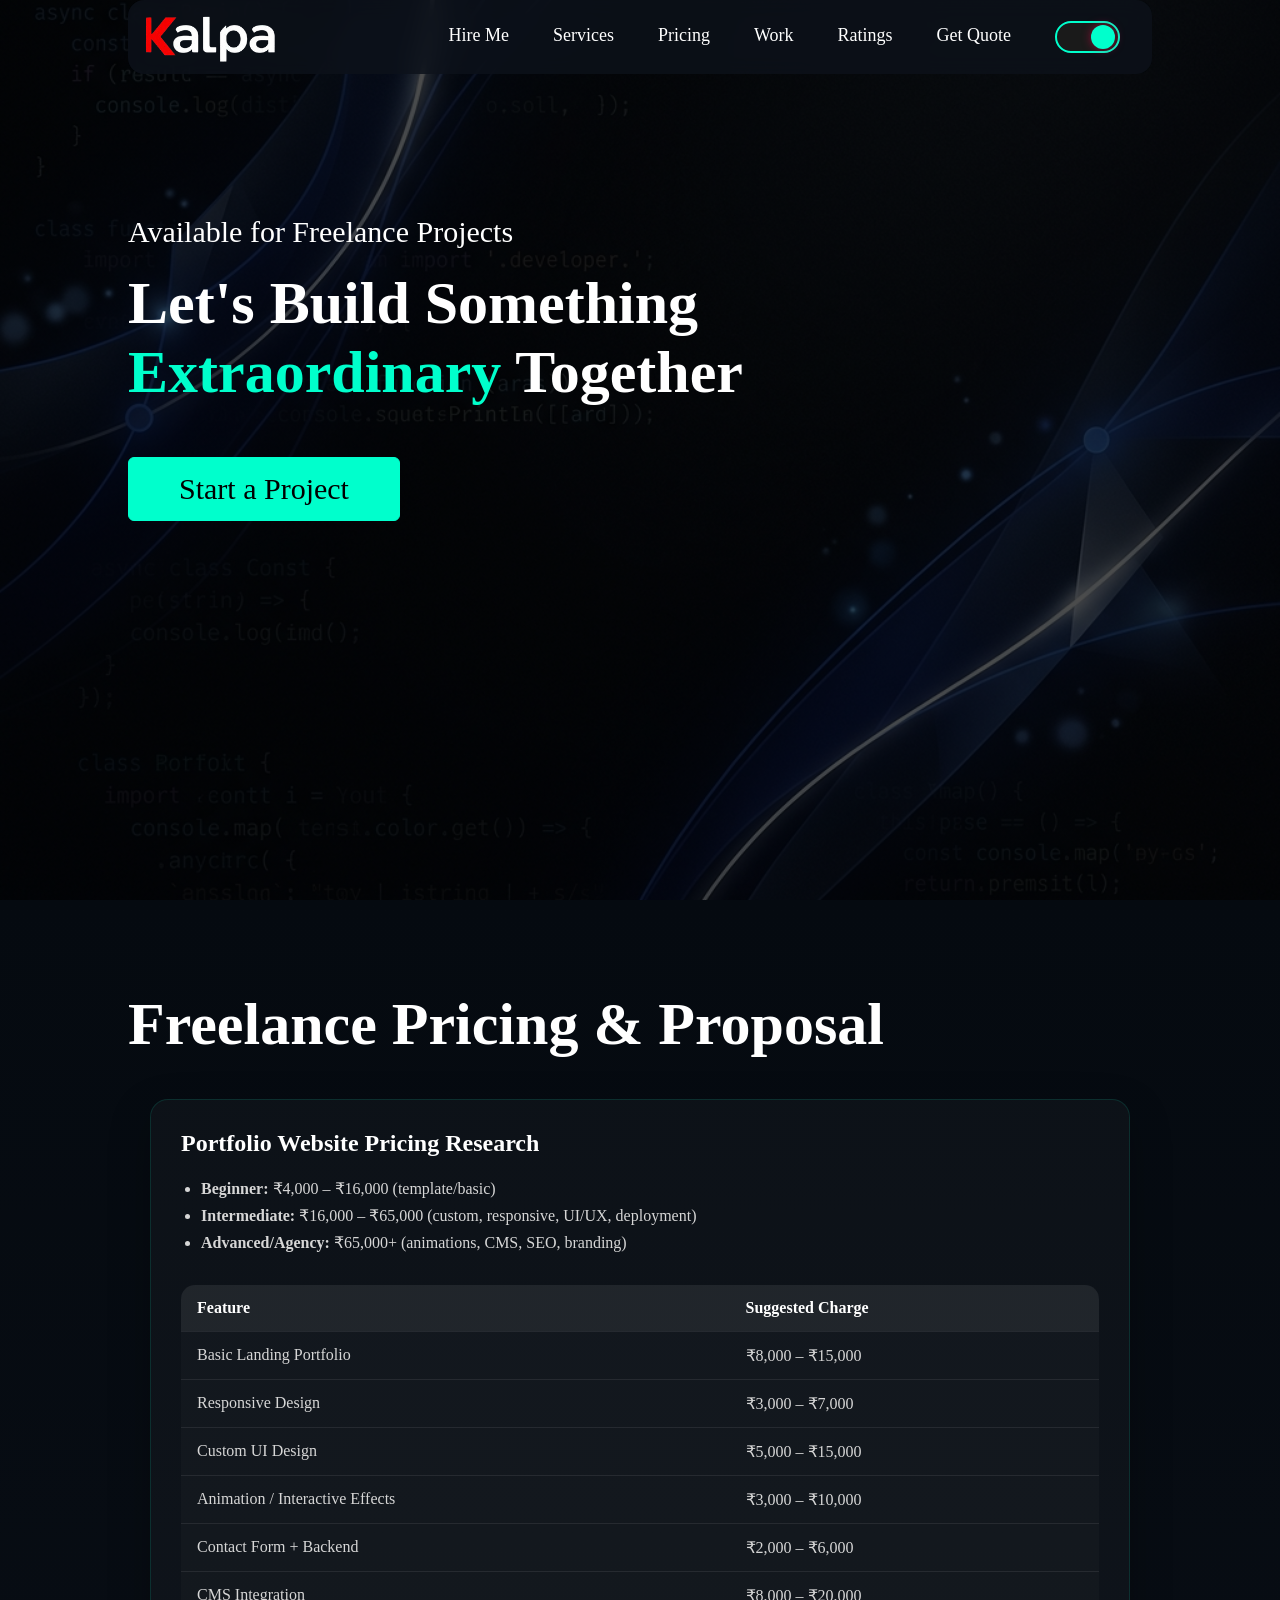
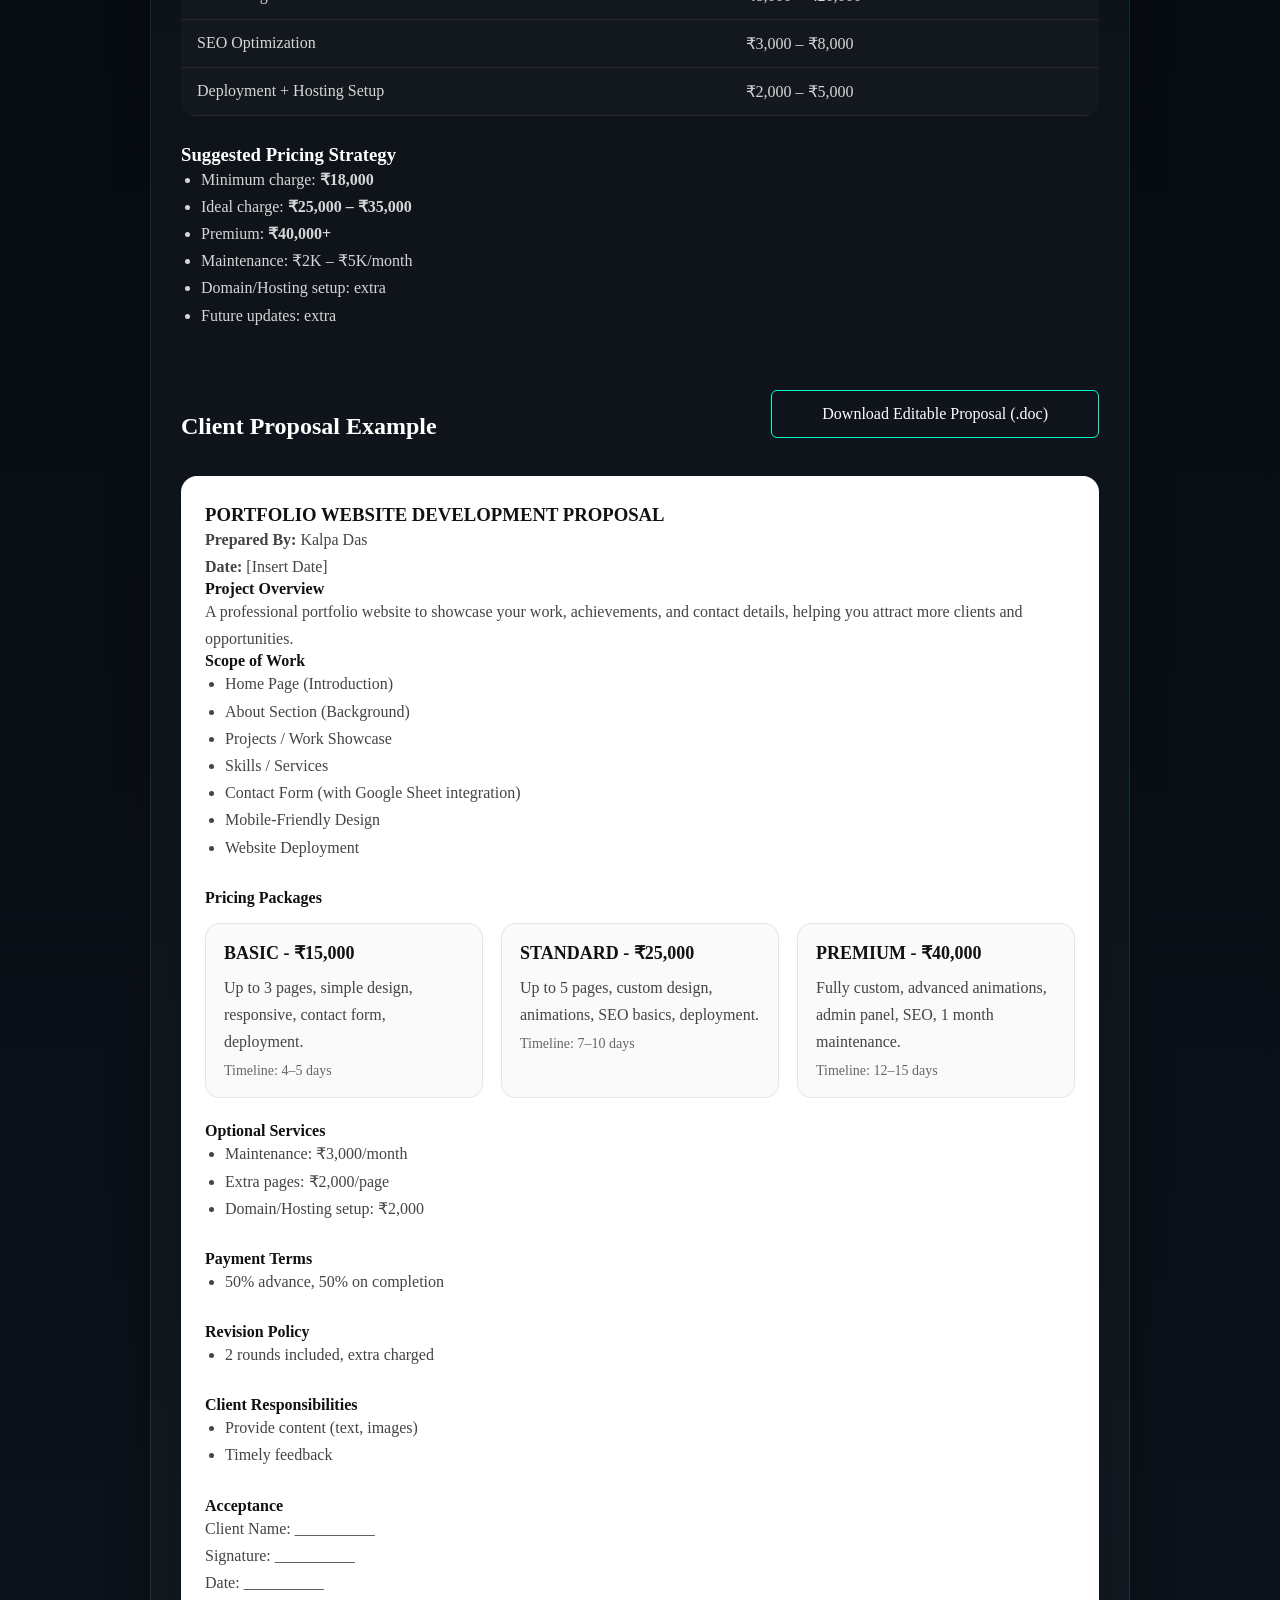
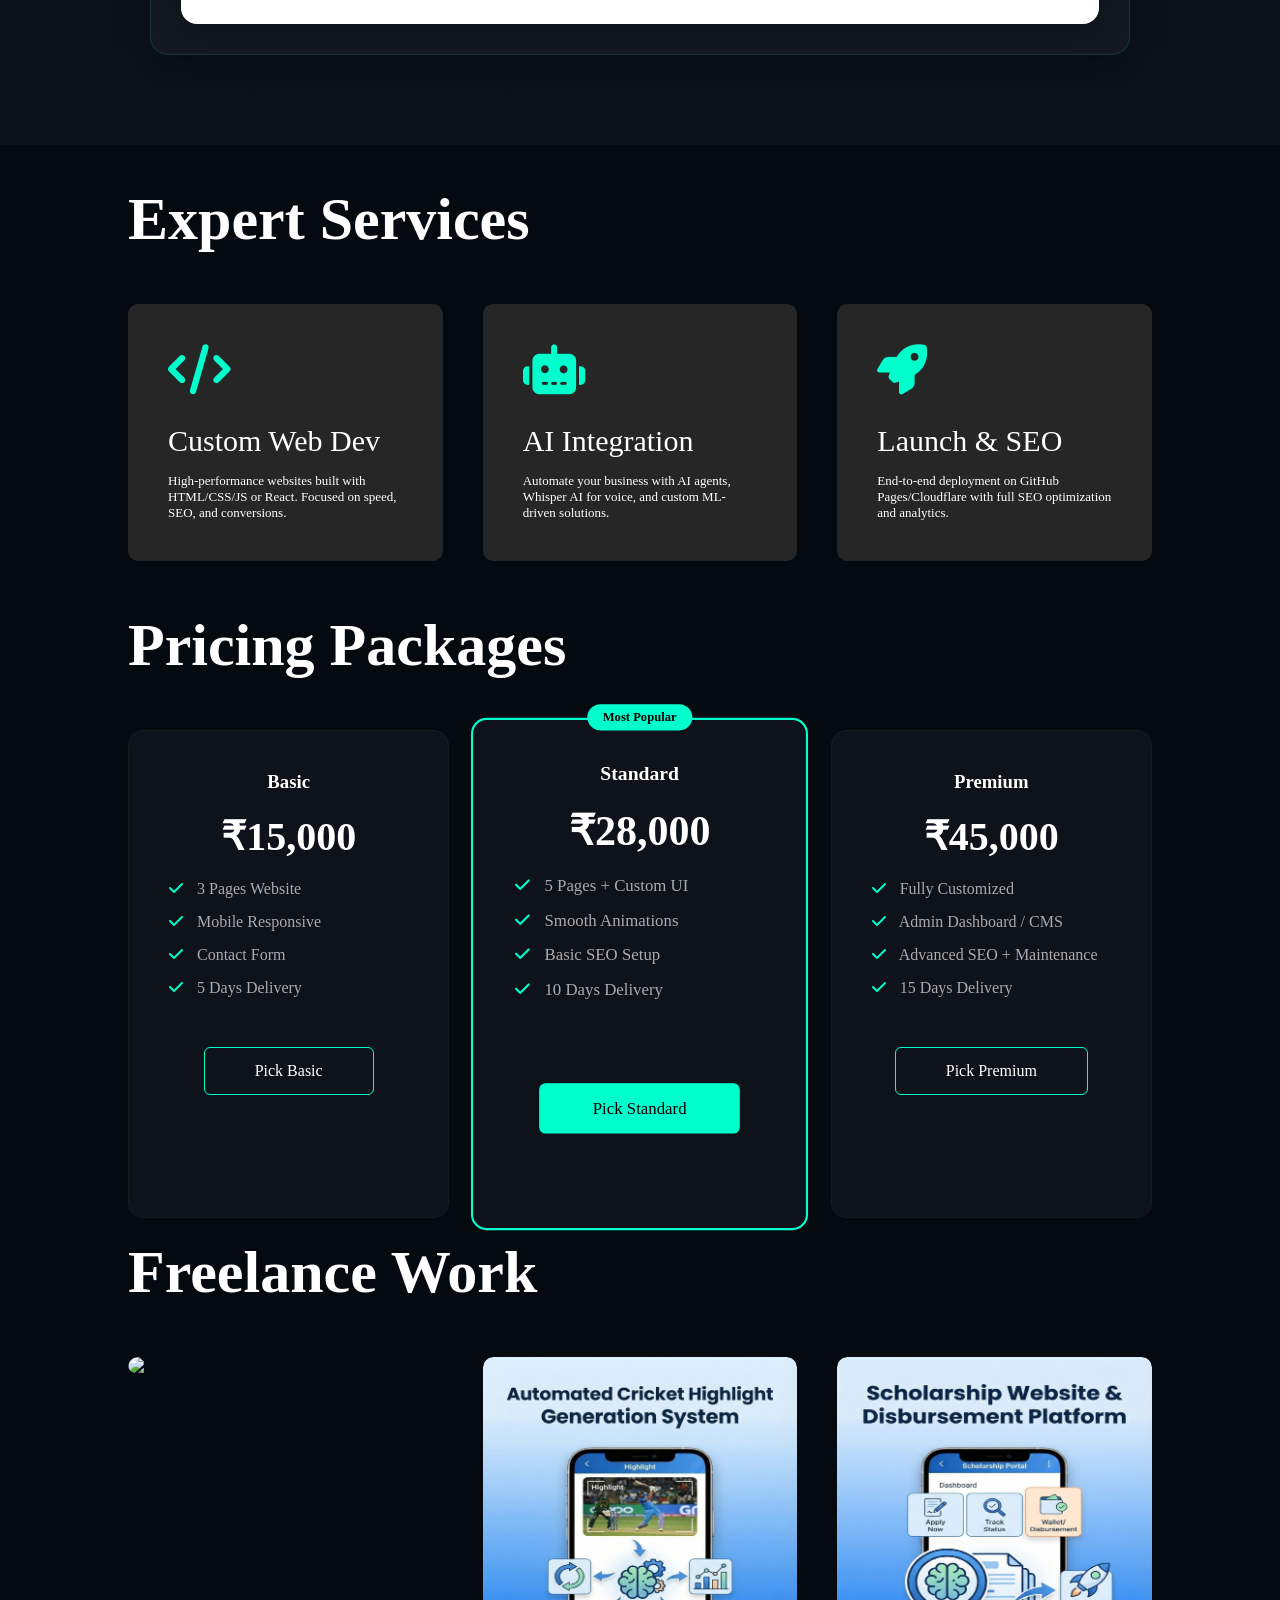
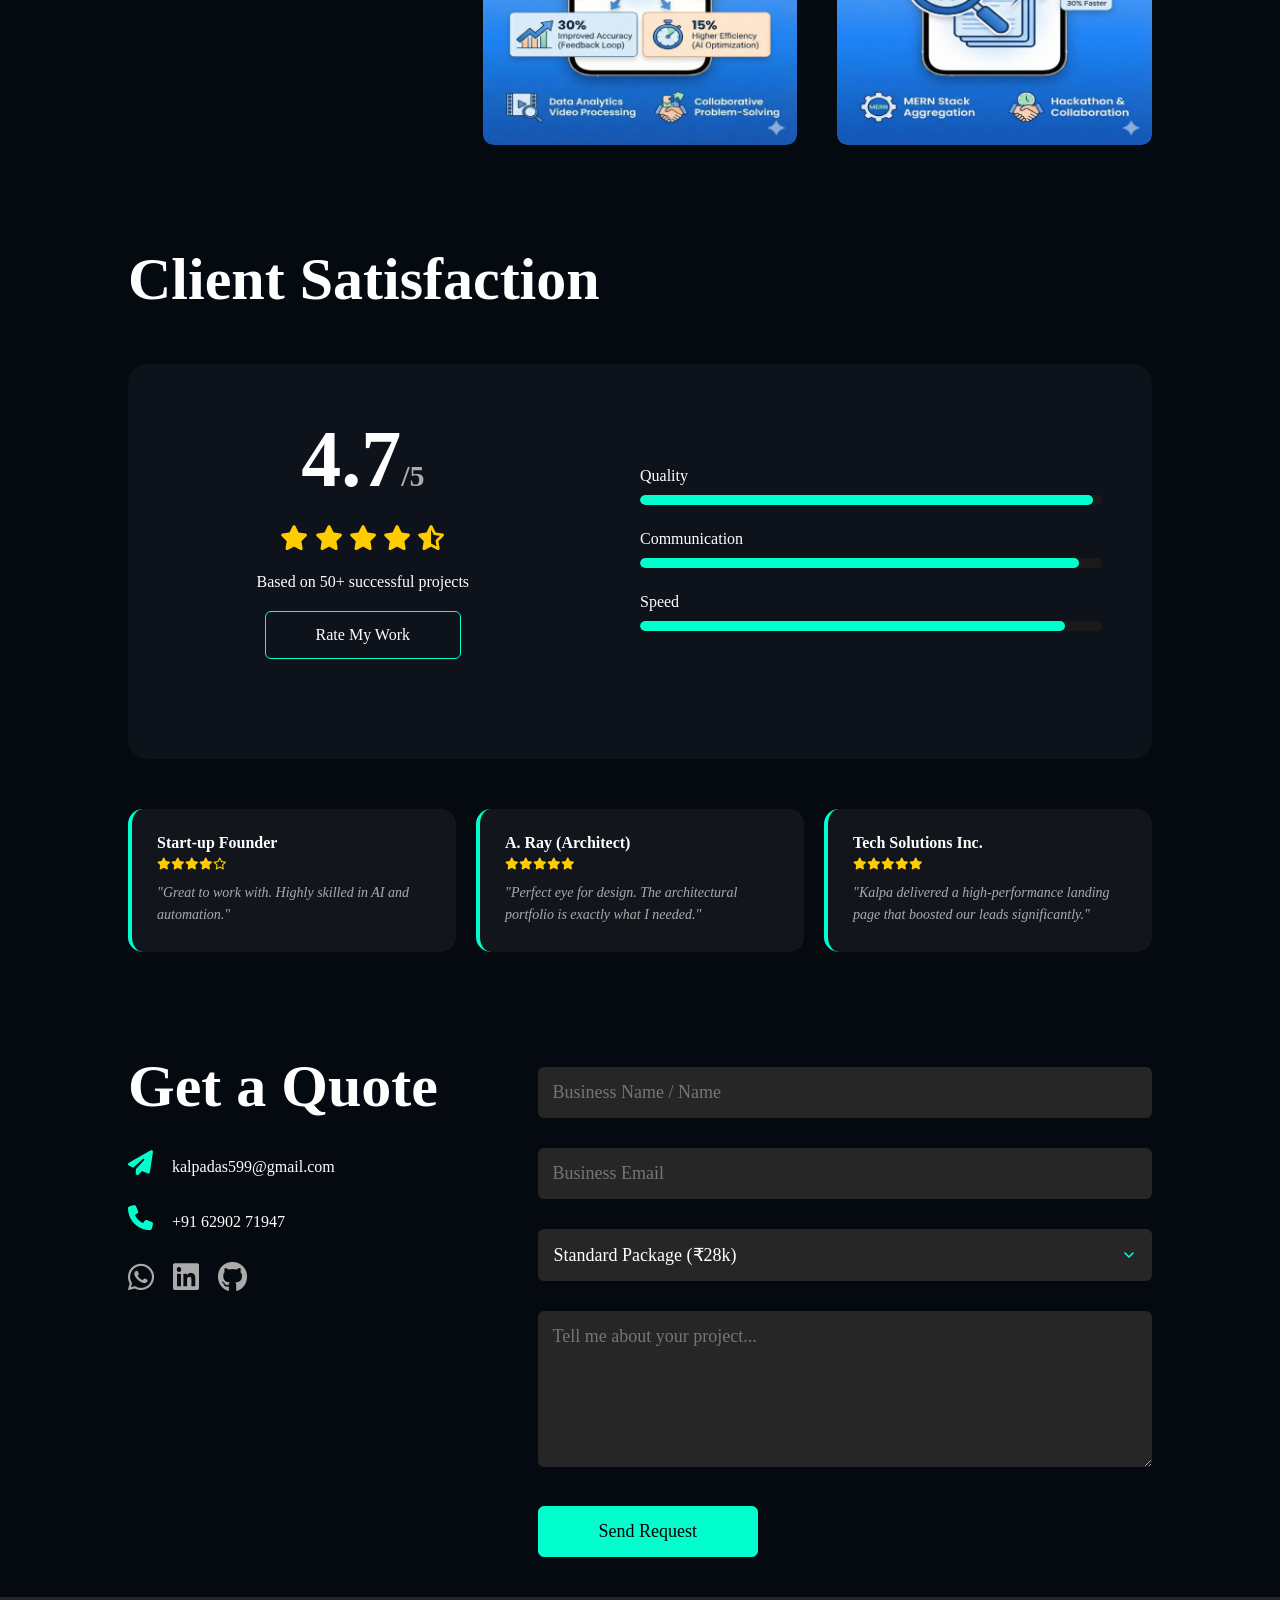
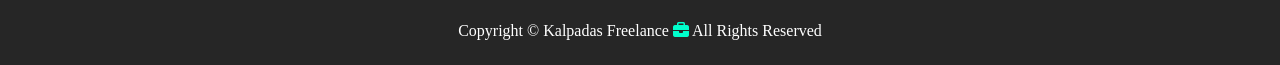
==== commit 2fdea788: "independently handles styling logic" ====
--- a/freelance.html
+++ b/freelance.html
@@ -5,7 +5,7 @@
     <meta charset="UTF-8">
     <meta name="viewport" content="width=device-width, initial-scale=1.0">
     <title>Freelance Services | Kalpa Das</title>
-    <link rel="stylesheet" href="style.css">
+    <link rel="stylesheet" href="freelance-base.css">
     <link rel="stylesheet" href="freelance.css">
     <link rel="stylesheet" href="https://cdnjs.cloudflare.com/ajax/libs/font-awesome/6.7.1/css/all.min.css">
 </head>
@@ -27,9 +27,7 @@
                     <!-- Freelance Toggle (Active) -->
                     <li class="mode-toggle-container">
                         <div class="mode-toggle active" id="personalToggle">
-                            <span class="toggle-icon"><i class="fa-solid fa-user"></i></span>
                             <div class="toggle-switch"></div>
-                            <span class="toggle-icon"><i class="fa-solid fa-briefcase"></i></span>
                         </div>
                     </li>
                     <i class="fa-solid fa-xmark" id="closeMenu"></i>
@@ -307,7 +305,7 @@
             <div class="row">
                 <div class="contact-left">
                     <h1 class="sub-title">Get a Quote</h1>
-                    <p><i class="fa-solid fa-paper-plane"></i> kalpadas2025@gmail.com</p>
+                    <p><i class="fa-solid fa-paper-plane"></i> kalpadas599@gmail.com</p>
                     <p><i class="fa-solid fa-phone"></i> +91 62902 71947</p>
                     <div class="social-icons">
                         <a href="https://wa.me/qr/7HJL72VD2UVQM1" target="_blank"><i class="fa-brands fa-whatsapp"></i></a>
--- a/freelance-base.css
+++ b/freelance-base.css
@@ -0,0 +1,705 @@
+* {
+    margin: 0;
+    padding: 0;
+    box-sizing: border-box;
+    font-family: 'Poppins', 'sans-serif';
+}
+
+html {
+    scroll-behavior: smooth;
+}
+
+body {
+    background: #0a0b0e;
+    color: #fff;
+}
+
+html,
+body {
+    overflow-x: hidden;
+}
+
+#header {
+    width: 100%;
+    height: 100vh;
+    background-image: url(images/BG_IMG_Laptop.png);
+    background-size: cover;
+    background-position: center;
+}
+
+.container {
+    padding: 10px 10%;
+}
+
+nav {
+    position: fixed;
+    top: 0;
+    z-index: 1000;
+    width: 80%;
+
+    display: flex;
+    align-items: center;
+    justify-content: space-between;
+    flex-wrap: wrap;
+
+    background: rgba(0, 0, 0, 0.8);  /* slightly transparent */
+    backdrop-filter: blur(10px);     /* modern glass effect */
+    padding: 6px 12px;
+    border-radius: 16px; 
+
+}
+
+.logo {
+    width: 140px;
+}
+
+nav ul li {
+    display: inline-block;
+    list-style: none;
+    margin: 10px 20px;
+}
+
+/* Mode Toggle Styling */
+.mode-toggle-container {
+    display: inline-flex;
+    align-items: center;
+    vertical-align: middle;
+}
+
+.mode-toggle {
+    width: 65px;
+    height: 32px;
+    background: #1a1a1a;
+    border-radius: 20px;
+    position: relative;
+    cursor: pointer;
+    display: flex;
+    align-items: center;
+    justify-content: space-between;
+    padding: 0 8px;
+    transition: all 0.3s ease;
+    border: 2px solid #ff004f;
+}
+
+.toggle-icon {
+    font-size: 14px;
+    color: #fff;
+    z-index: 1;
+}
+
+.toggle-switch {
+    width: 24px;
+    height: 24px;
+    background: #ff004f;
+    border-radius: 50%;
+    position: absolute;
+    left: 3px;
+    transition: all 0.3s cubic-bezier(0.68, -0.55, 0.265, 1.55);
+    box-shadow: 0 0 10px rgba(255, 0, 79, 0.5);
+}
+
+.mode-toggle:hover {
+    box-shadow: 0 0 15px rgba(255, 0, 79, 0.3);
+}
+
+/* States */
+.mode-toggle.active .toggle-switch {
+    transform: translateX(31px);
+    background: #fff;
+}
+
+nav ul li a {
+    color: #fff;
+    text-decoration: none;
+    font-size: 18px;
+    position: relative;
+}
+
+nav ul li a::after {
+    content: '';
+    width: 0;
+    height: 3px;
+    background: #ff004f;
+    position: absolute;
+    left: 0;
+    bottom: -6px;
+    transition: 0.5s;
+}
+
+nav ul li a:hover::after {
+    width: 100%;
+}
+
+.header-text {
+    margin-top: 20%;
+    font-size: 30px;
+    animation: slideIn 2s;
+}
+
+.header-text h1 {
+    font-size: 60px;
+    margin-top: 20px;
+
+}
+
+@keyframes slideIn {
+    from {
+        transform: translateX(20%);
+    }
+
+    to {
+        transform: translateX(0);
+    }
+}
+
+.header-text h1 span {
+    color: #ff004f;
+}
+
+/* ---------about section start--------*/
+#about {
+    padding: 80px 0;
+    color: #ababab;
+}
+
+.row {
+    display: flex;
+    justify-content: space-between;
+    flex-wrap: wrap;
+}
+
+.about-col-1 {
+    flex-basis: 35%;
+}
+
+.about-col-1 img {
+    width: 100%;
+    border-radius: 15px;
+}
+
+.about-col-2 {
+    flex-basis: 60%;
+}
+
+.sub-title {
+    font-size: 60px;
+    font-weight: 600;
+    color: #fff;
+}
+
+.tab-titles {
+    display: flex;
+    margin: 20px 0 40px;
+}
+
+.tab-links {
+    margin-right: 50px;
+    font-size: 18px;
+    font-weight: 500;
+    cursor: pointer;
+    position: relative;
+}
+
+.tab-links::after {
+    content: '';
+    width: 0;
+    height: 3px;
+    background: #ff004f;
+    position: absolute;
+    left: 0;
+    bottom: -8px;
+    transition: 0.5s;
+}
+
+.tab-links.active-link::after {
+    width: 50%;
+}
+
+.tab-contents ul li {
+    list-style: none;
+    margin: 10px 0;
+}
+
+.tab-contents ul li span {
+    color: #b54769;
+    font-size: 14px;
+}
+
+.tab-contents {
+    display: none;
+}
+
+.tab-contents.active-tab {
+    display: block;
+}
+
+
+/* ------------------tech stack section starts----------*/
+#tech-stack {
+    padding: 80px 0;
+    color: #ababab;
+}
+
+.tech-intro {
+    text-align: center;
+    font-size: 18px;
+    margin-top: 10px;
+    margin-bottom: 40px;
+    color: #ababab;
+}
+
+.tech-category {
+    margin-bottom: 50px;
+}
+
+.category-title {
+    font-size: 28px;
+    font-weight: 600;
+    color: #fff;
+    margin-bottom: 25px;
+    padding-bottom: 10px;
+    border-bottom: 2px solid #ff004f;
+    display: inline-block;
+}
+
+.tech-grid {
+    display: grid;
+    grid-template-columns: repeat(auto-fit, minmax(120px, 1fr));
+    grid-gap: 30px;
+    margin-top: 20px;
+}
+
+.tech-item {
+    background: #262626;
+    padding: 30px 20px;
+    border-radius: 10px;
+    text-align: center;
+    transition: all 0.3s ease;
+    cursor: pointer;
+    border: 2px solid transparent;
+}
+
+.tech-item:hover {
+    background: #1a1a1a;
+    transform: translateY(-10px);
+    border-color: #ff004f;
+    box-shadow: 0 10px 30px rgba(255, 0, 79, 0.3);
+}
+
+.tech-item i {
+    font-size: 50px;
+    color: #ff004f;
+    margin-bottom: 15px;
+    transition: transform 0.3s ease;
+}
+
+.tech-item:hover i {
+    transform: scale(1.2);
+}
+
+.tech-item p {
+    font-size: 16px;
+    font-weight: 500;
+    color: #fff;
+    margin: 0;
+}
+
+/* Responsive adjustments for tech stack */
+@media (max-width: 768px) {
+    .tech-grid {
+        grid-template-columns: repeat(auto-fit, minmax(100px, 1fr));
+        grid-gap: 20px;
+    }
+
+    .tech-item {
+        padding: 20px 15px;
+    }
+
+    .tech-item i {
+        font-size: 40px;
+    }
+
+    .tech-item p {
+        font-size: 14px;
+    }
+
+    .category-title {
+        font-size: 24px;
+    }
+}
+
+@media (max-width: 600px) {
+    .tech-grid {
+        grid-template-columns: repeat(3, 1fr);
+        grid-gap: 15px;
+    }
+
+    .tech-item {
+        padding: 15px 10px;
+    }
+
+    .tech-item i {
+        font-size: 35px;
+    }
+
+    .tech-item p {
+        font-size: 12px;
+    }
+}
+
+/* ------------------tech stack section ends----------*/
+
+/* ------------------services section starts----------*/
+#services {
+    padding: 30px 0;
+}
+
+.services-list {
+    display: grid;
+    grid-template-columns: repeat(auto-fit, minmax(250px, 1fr));
+    grid-gap: 40px;
+    margin-top: 50px;
+}
+
+.services-list div {
+    background: #262626;
+    padding: 40px;
+    font-size: 13px;
+    font-weight: 300;
+    border-radius: 10px;
+    transition: background 0.5s, transform 0.5s;
+}
+
+.services-list div i {
+    font-size: 50px;
+    margin-bottom: 30px;
+}
+
+.services-list div h2 {
+    font-size: 30px;
+    font-weight: 500;
+    margin-bottom: 15px;
+}
+
+.services-list div a {
+    text-decoration: none;
+    color: #fff;
+    font-size: 12px;
+    margin-top: 20px;
+    display: inline-block;
+}
+
+.services-list div:hover {
+    background: #ff004f;
+    transform: translateY(-10px);
+}
+
+/* ------------------services section ends----------*/
+
+/* ------------------portfolio section starts---------- */
+#portfolio {
+    padding: 50px 0;
+}
+
+.work-list {
+    display: grid;
+    grid-template-columns: repeat(3, 1fr);
+    grid-gap: 40px;
+    margin-top: 50px;
+}
+
+@media (max-width: 1024px) {
+    .work-list {
+        grid-template-columns: repeat(3, 1fr);
+    }
+}
+
+@media (max-width: 768px) {
+    .work-list {
+        grid-template-columns: repeat(2, 1fr);
+    }
+}
+
+@media (max-width: 600px) {
+    .work-list {
+        grid-template-columns: 1fr;
+    }
+}
+
+.work {
+    border-radius: 10px;
+    position: relative;
+    overflow: hidden;
+}
+
+.work img {
+    width: 100%;
+    border-radius: 10px;
+    display: block;
+    transition: transform 0.5s;
+}
+
+.layer {
+    width: 100%;
+    height: 0;
+    background: linear-gradient(rgba(0, 0, 0, 0.6), #ff004f);
+    border-radius: 10px;
+    position: absolute;
+    left: 0;
+    bottom: 0;
+    overflow: hidden;
+    display: flex;
+    align-items: center;
+    justify-content: center;
+    flex-direction: column;
+    padding: 0 40px;
+    text-align: center;
+    font-size: 14px;
+    transition: height 0.5s;
+}
+
+.layer h3 {
+    font-weight: 500;
+    margin-bottom: 20px;
+}
+
+.layer a {
+    margin-top: 20px;
+    color: #ff004f;
+    text-decoration: none;
+    font-size: 18px;
+    line-height: 60px;
+    background: #fff;
+    width: 60px;
+    height: 60px;
+    border-radius: 50%;
+    text-align: center;
+}
+
+.work:hover img {
+    transform: scale(1.1);
+}
+
+.work:hover .layer {
+    height: 100%;
+}
+
+.btn {
+    display: block;
+    margin: 50px auto;
+    width: fit-content;
+    border: 1px solid #ff004f;
+    padding: 14px 50px;
+    border-radius: 6px;
+    text-decoration: none;
+    color: #fff;
+    transition: background 0.5s;
+    /*background: #0a0b0e;*/
+}
+
+.btn:hover {
+    background: #ff004f;
+}
+
+
+/* ------------------portfolio section ends---------- */
+
+/* contact section starts */
+.contact-left {
+    flex-basis: 35%;
+}
+
+.contact-right {
+    flex-basis: 60%;
+}
+
+.contact-left p {
+    margin-top: 30px;
+}
+
+.contact-left p i {
+    color: #ff004f;
+    margin-right: 15px;
+    font-size: 25px;
+}
+
+.social-icons {
+    margin-top: 30px;
+}
+
+.social-icons a {
+    text-decoration: none;
+    font-size: 30px;
+    margin-right: 15px;
+    color: #ababab;
+    display: inline-block;
+    transition: transform 0.5s;
+}
+
+.social-icons a:hover {
+    color: #ff004f;
+    transform: translateY(-5px);
+}
+
+.btn.btn2 {
+    display: inline-block;
+    background: #ff004f;
+}
+
+.contact-right form {
+    width: 100%;
+}
+
+form input,
+form textarea {
+    width: 100%;
+    border: 0;
+    outline: none;
+    background: #262626;
+    padding: 15px;
+    margin: 15px 0;
+    color: #fff;
+    font-size: 18px;
+    border-radius: 6px;
+}
+
+form .btn2 {
+    padding: 14px 60px;
+    font-size: 18px;
+    margin-top: 20px;
+    cursor: pointer;
+}
+
+.copyright {
+    width: 100%;
+    text-align: center;
+    padding: 25px;
+    background: #262626;
+    font-weight: 300;
+    margin-top: 20px;
+}
+
+.copyright i {
+    color: #ff004f;
+}
+
+/* contact section ends */
+
+/* css for small screens */
+
+nav .fa-solid {
+    display: none;
+}
+
+@media (max-width: 768px) {
+    .header-text h1 {
+        font-size: 2rem;
+    }
+
+    .header-text p {
+        font-size: 1rem;
+    }
+}
+
+@media only screen and (max-width: 600px) {
+    #header {
+        background-image: url(images/BG_Mobile_KD.png);
+    }
+
+    .header-text {
+        margin-top: 100%;
+        font-size: 16px;
+    }
+
+    .header-text h1 {
+        font-size: 30px;
+    }
+
+    nav .fa-solid {
+        display: block;
+        font-size: 25px;
+    }
+
+    nav ul {
+        background: rgba(8, 11, 18, 0.96);
+        backdrop-filter: blur(8px);
+        position: fixed;
+        inset: 0;
+        width: 100vw;
+        height: 100vh;
+        padding: 90px 28px 40px;
+        z-index: 2000;
+        overflow-y: auto;
+        overflow-x: hidden;
+        opacity: 0;
+        visibility: hidden;
+        pointer-events: none;
+        transform: translate3d(0, -12px, 0);
+        transition: opacity 0.25s ease, transform 0.25s ease, visibility 0.25s ease;
+    }
+
+    #header nav ul.menu-open {
+        opacity: 1;
+        visibility: visible;
+        pointer-events: auto;
+        transform: translate3d(0, 0, 0);
+    }
+
+    nav ul li {
+        display: block;
+        margin: 22px 0;
+    }
+
+    #header nav ul li a {
+        font-size: 28px;
+        font-weight: 600;
+        letter-spacing: 0.2px;
+    }
+
+    nav ul .fa-solid {
+        position: absolute;
+        top: 24px;
+        right: 22px;
+        left: auto;
+        font-size: 30px;
+        cursor: pointer;
+    }
+
+    .sub-title {
+        font-size: 40px;
+    }
+
+    .about-col-1,
+    .about-col-2 {
+        flex-basis: 100%;
+    }
+
+    .about-col-1 {
+        margin-bottom: 30px;
+    }
+
+    .about-col-2 {
+        font-size: 14px;
+    }
+
+    .tab-links {
+        font-size: 16px;
+        margin-right: 20px;
+    }
+
+    .contact-left,
+    .contact-right {
+        flex-basis: 100%;
+    }
+
+    .copyright {
+        font-size: 14px;
+    }
+}
+
+
+#msg {
+    color: #ff004f;
+    margin-top: -40px;
+    display: block;
+}
--- a/freelance.css
+++ b/freelance.css
@@ -553,14 +553,48 @@
     }
 
     #freelance-nav ul {
-        width: 220px;
-        right: -220px;
+        background: rgba(8, 11, 18, 0.96) !important;
+        backdrop-filter: blur(8px);
+        position: fixed;
+        inset: 0;
+        width: 100vw;
         height: 100vh;
-        padding-top: 56px;
+        padding: 90px 28px 40px;
+        z-index: 2000;
+        overflow-y: auto;
+        overflow-x: hidden;
+        opacity: 0;
+        visibility: hidden;
+        pointer-events: none;
+        transform: translate3d(0, -12px, 0);
+        transition: opacity 0.25s ease, transform 0.25s ease, visibility 0.25s ease;
+    }
+
+    #freelance-nav ul.menu-open {
+        opacity: 1;
+        visibility: visible;
+        pointer-events: auto;
+        transform: translate3d(0, 0, 0);
     }
 
     #freelance-nav ul li {
-        margin: 22px;
+        display: block;
+        margin: 22px 0;
+    }
+
+    #freelance-nav ul li a {
+        font-size: 28px;
+        font-weight: 600;
+        letter-spacing: 0.2px;
+    }
+
+    #freelance-nav ul .fa-solid {
+        position: absolute;
+        top: 24px;
+        left: 22px;
+        right: auto;
+        font-size: 30px;
+        cursor: pointer;
     }
 
     .sub-title {
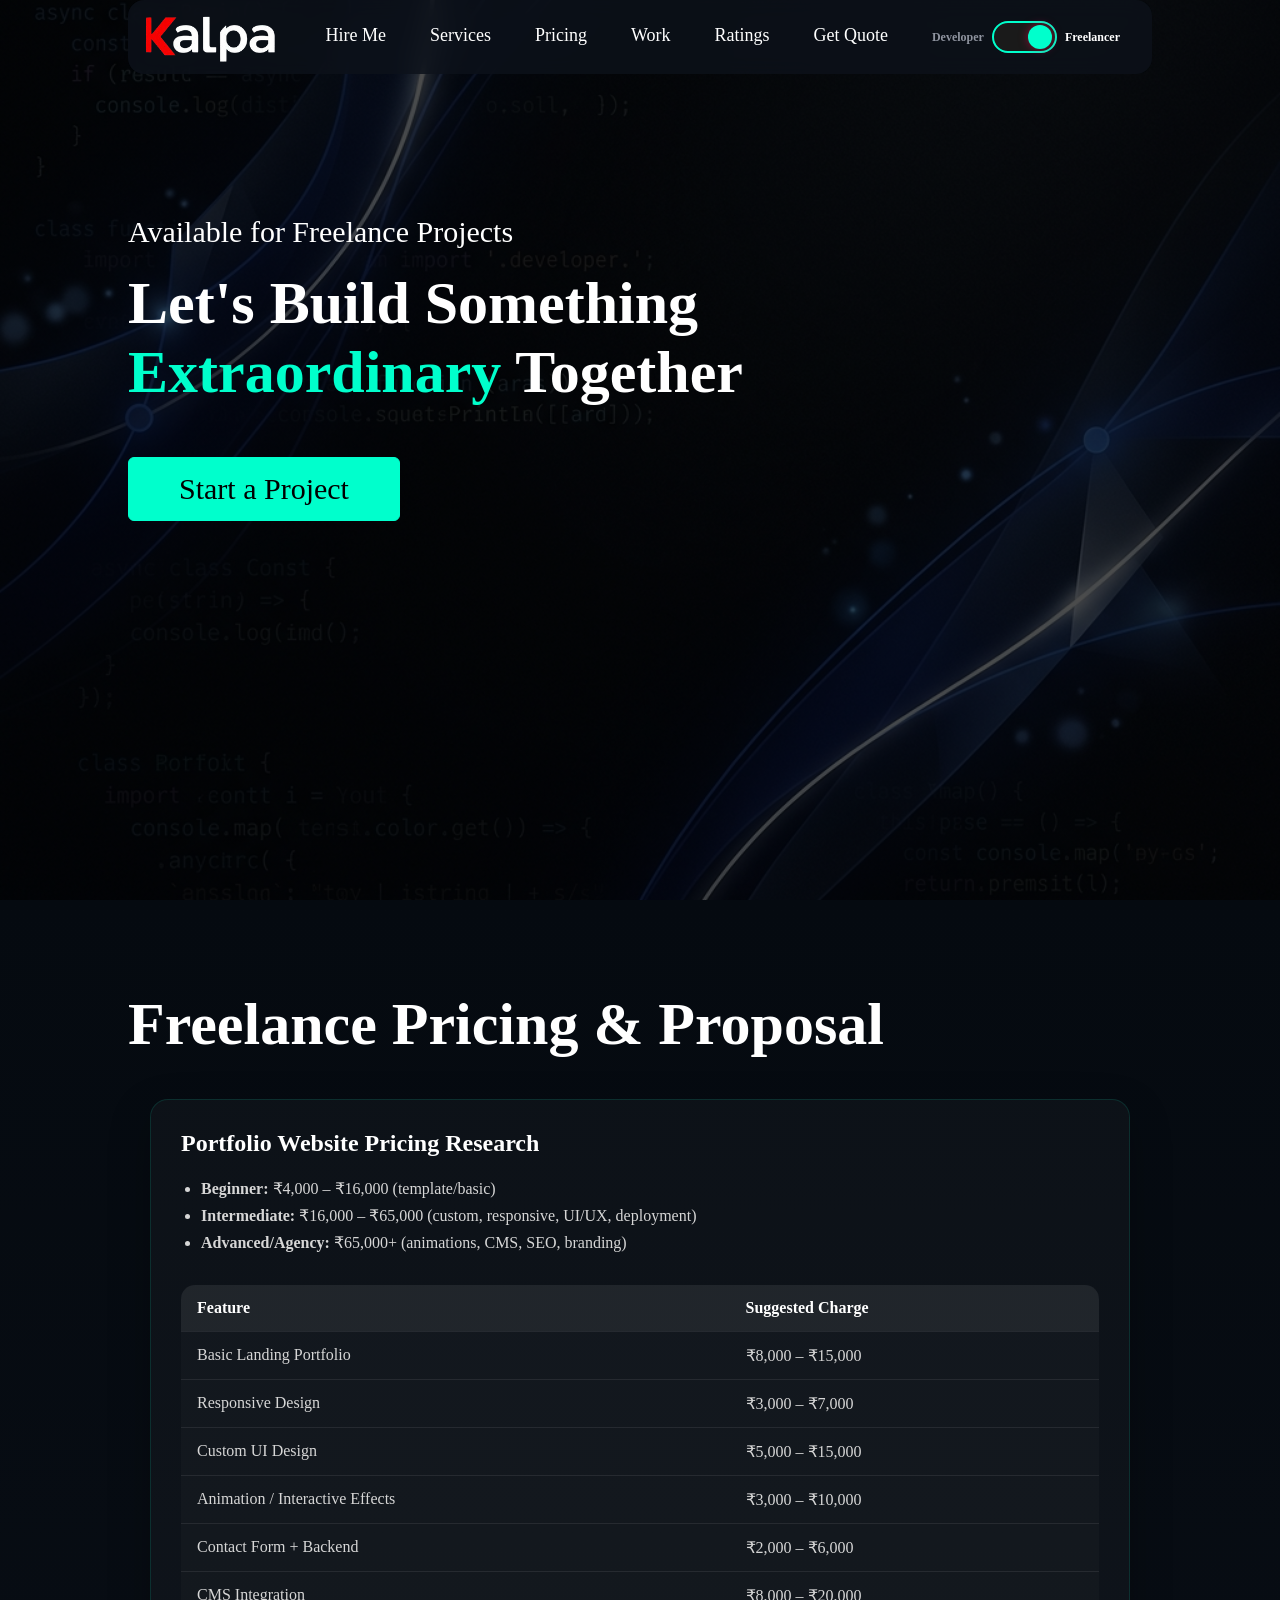
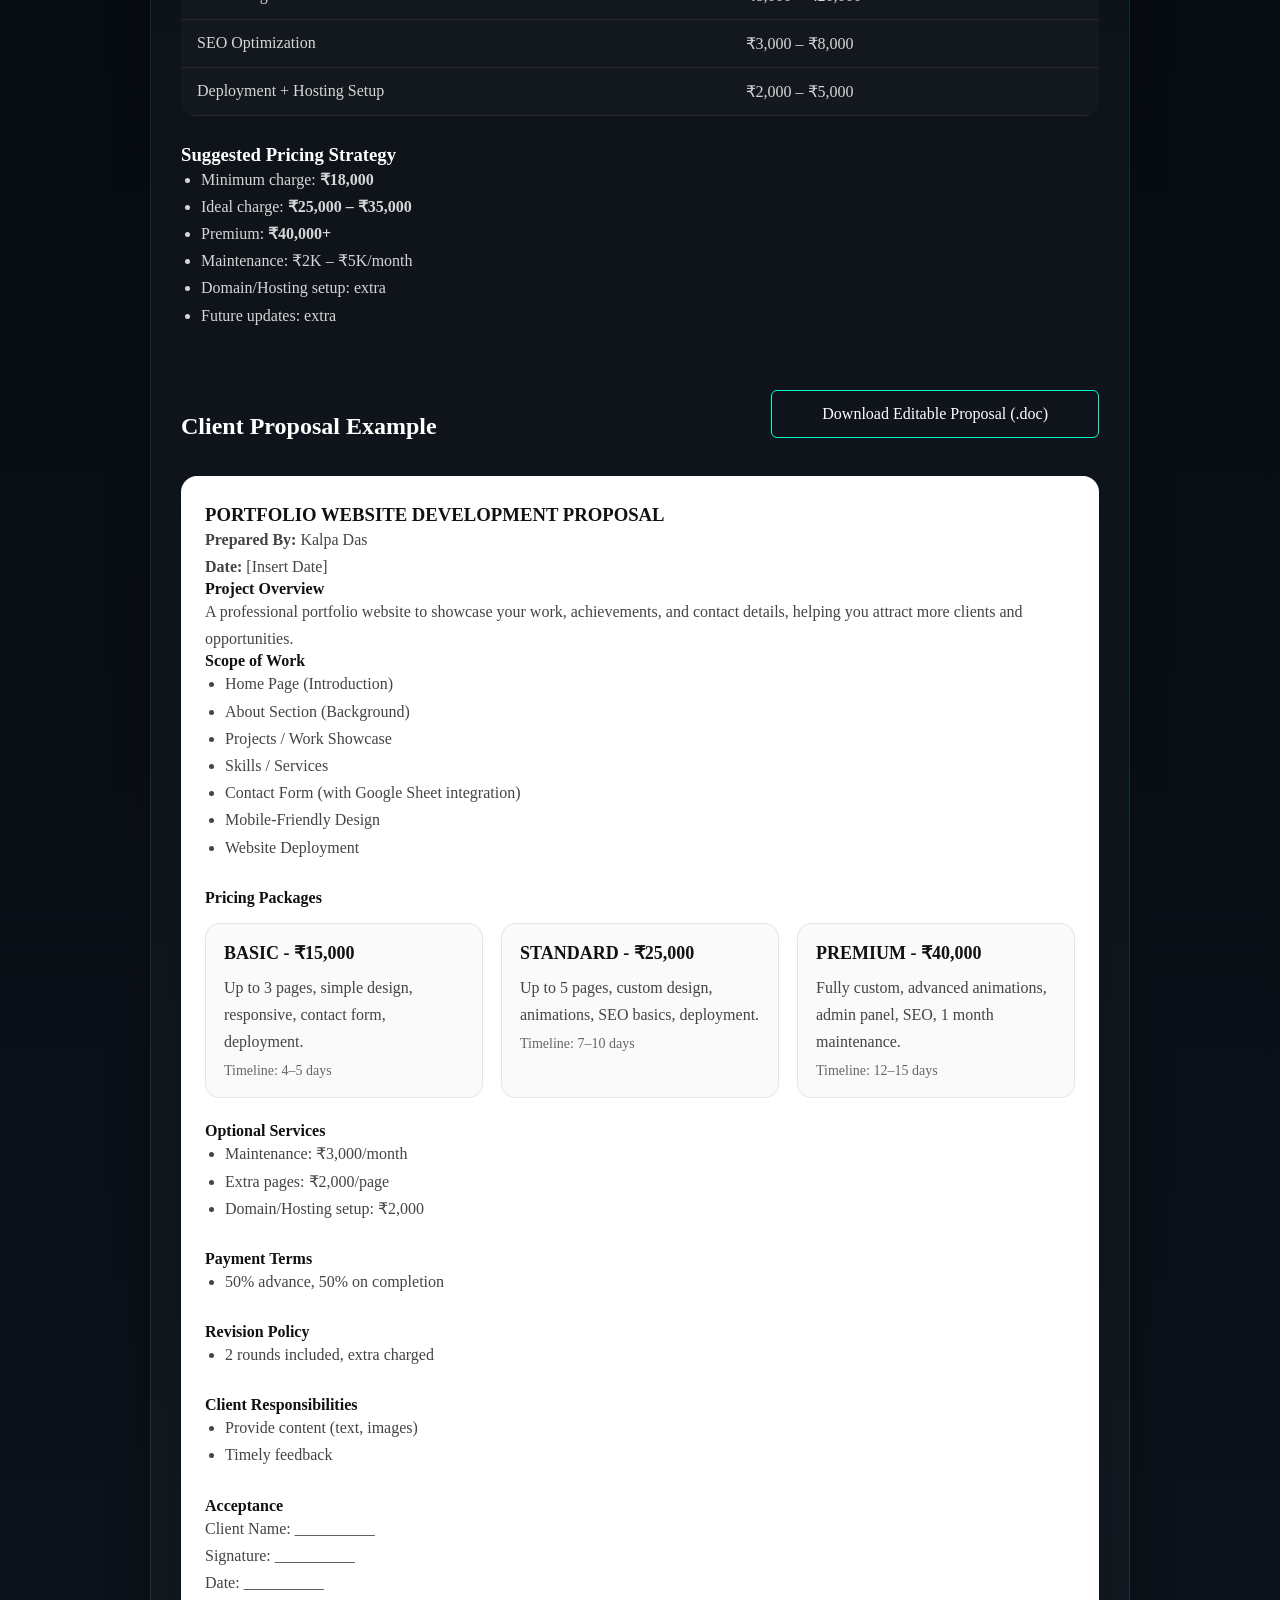
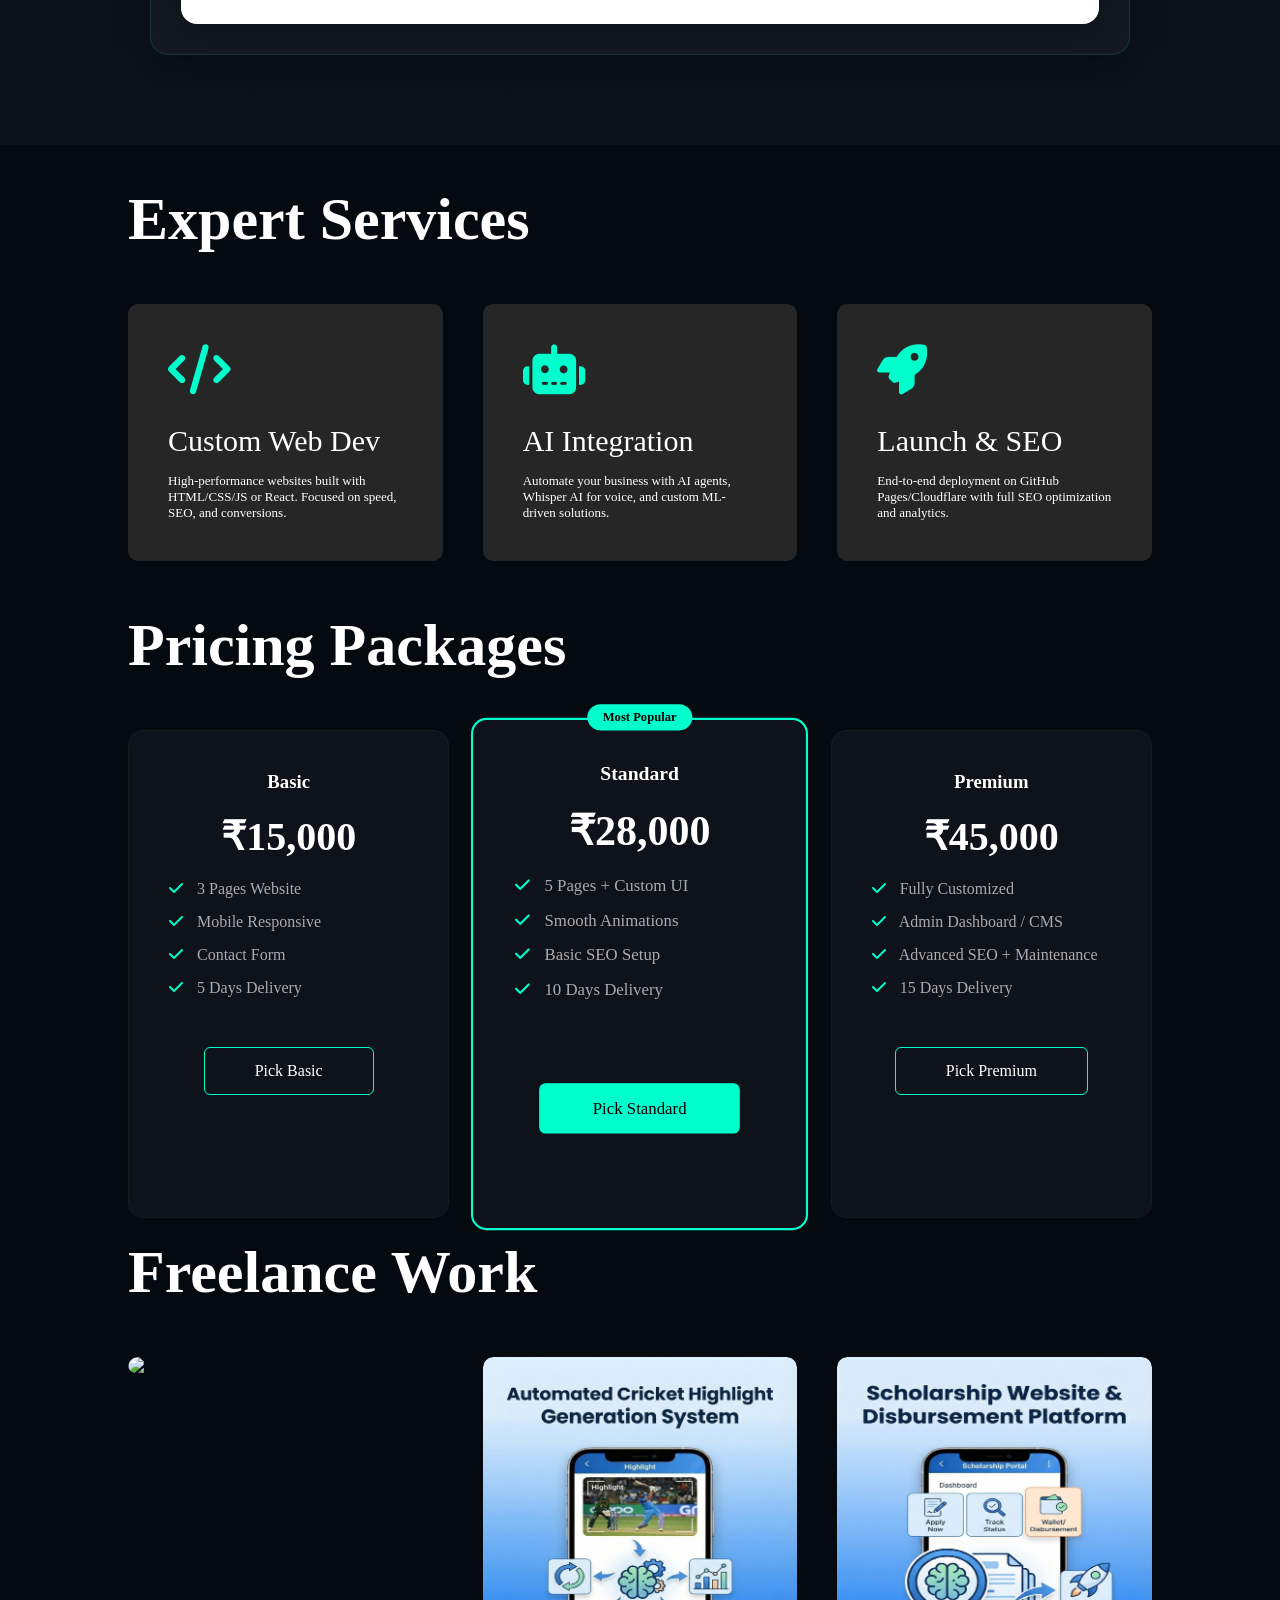
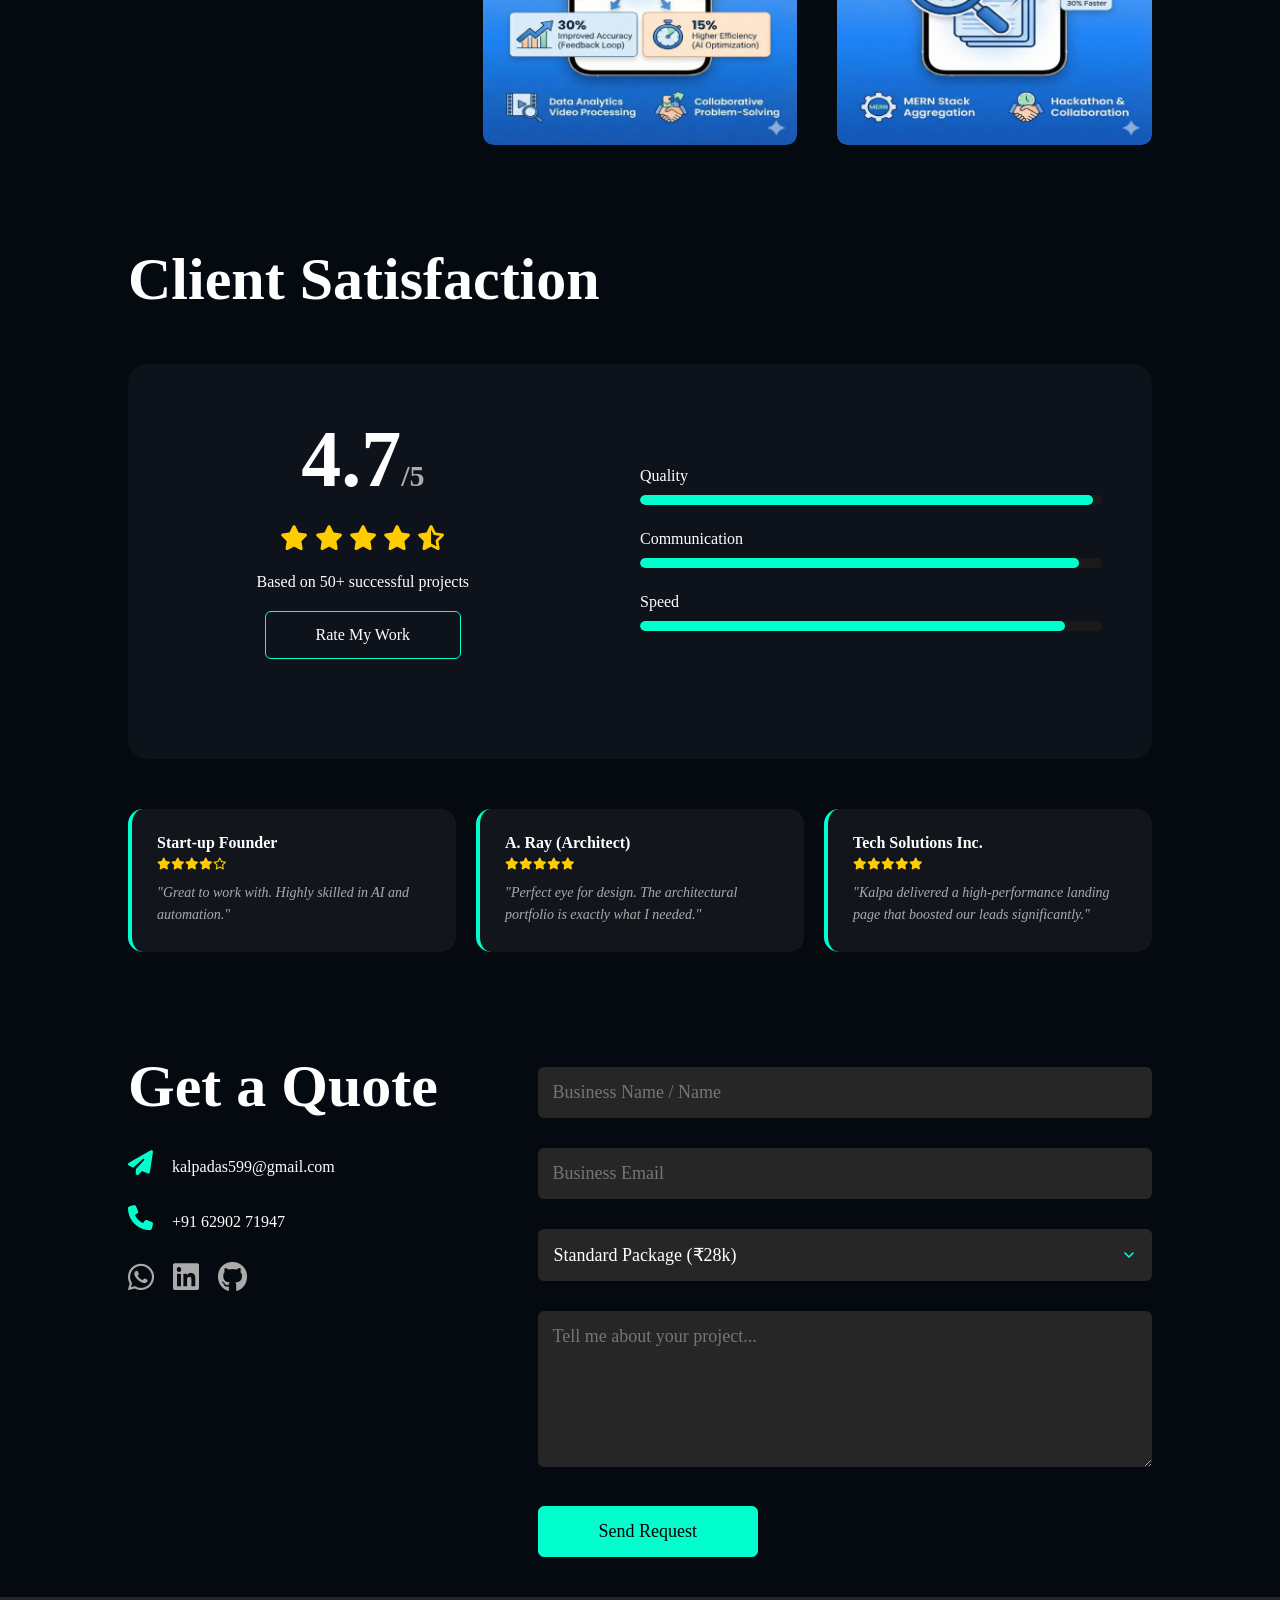
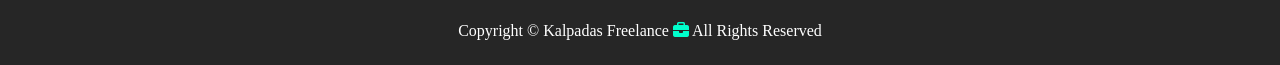
==== commit ebe6b2ca: "dev-freelance mode on" ====
--- a/freelance.html
+++ b/freelance.html
@@ -25,10 +25,13 @@
                     <li><a href="#ratings">Ratings</a></li>
                     <li><a href="#contact">Get Quote</a></li>
                     <!-- Freelance Toggle (Active) -->
-                    <li class="mode-toggle-container">
-                        <div class="mode-toggle active" id="personalToggle">
-                            <div class="toggle-switch"></div>
-                        </div>
+                    <li class="mode-toggle-container freelance-active" aria-label="Site mode switch">
+                        <span class="mode-label mode-label-dev">Developer</span>
+                        <button class="mode-toggle active" id="personalToggle" type="button"
+                            aria-label="Switch to Developer Mode" aria-pressed="true" title="Switch to Developer Mode">
+                            <span class="toggle-switch"></span>
+                        </button>
+                        <span class="mode-label mode-label-freelance">Freelancer</span>
                     </li>
                     <i class="fa-solid fa-xmark" id="closeMenu"></i>
                 </ul>
--- a/freelance-base.css
+++ b/freelance-base.css
@@ -63,12 +63,32 @@
 .mode-toggle-container {
     display: inline-flex;
     align-items: center;
+    flex-direction: row;
+    flex-wrap: nowrap;
+    gap: 8px;
     vertical-align: middle;
 }
 
+.mode-label {
+    display: inline-block;
+    flex: 0 0 auto;
+    font-size: 12px;
+    font-weight: 600;
+    color: #8f949f;
+    white-space: nowrap;
+    transition: color 0.3s ease;
+}
+
+.mode-toggle-container.dev-active .mode-label-dev,
+.mode-toggle-container.freelance-active .mode-label-freelance {
+    color: #ffffff;
+}
+
 .mode-toggle {
+    flex: 0 0 auto;
     width: 65px;
     height: 32px;
+    appearance: none;
     background: #1a1a1a;
     border-radius: 20px;
     position: relative;
@@ -79,6 +99,11 @@
     padding: 0 8px;
     transition: all 0.3s ease;
     border: 2px solid #ff004f;
+}
+
+.mode-toggle:focus-visible {
+    outline: 2px solid #ffffff;
+    outline-offset: 2px;
 }
 
 .toggle-icon {
@@ -656,6 +681,20 @@
         letter-spacing: 0.2px;
     }
 
+    nav ul li.mode-toggle-container {
+        display: inline-flex !important;
+        align-items: center;
+        justify-content: flex-start;
+        flex-direction: row !important;
+        flex-wrap: nowrap;
+        width: auto;
+        gap: 8px;
+    }
+
+    nav ul li.mode-toggle-container .mode-label {
+        font-size: 14px;
+    }
+
     nav ul .fa-solid {
         position: absolute;
         top: 24px;
